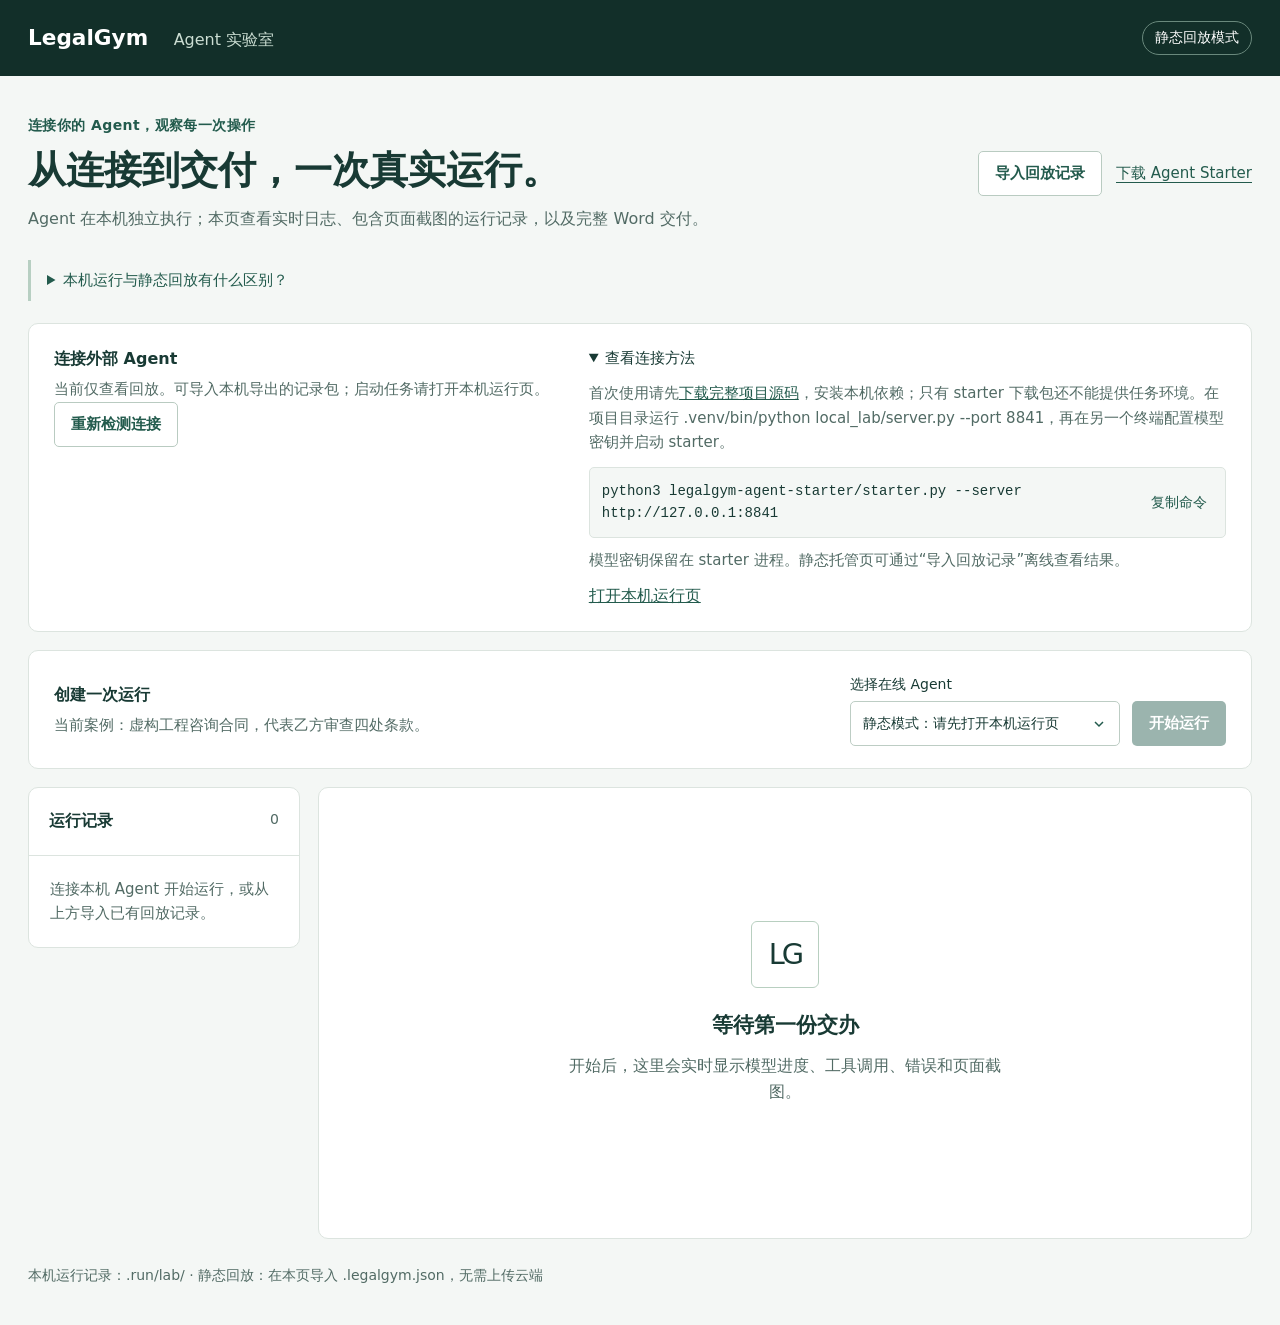
==== lab/index.html @ 620b2e0d "Publish LegalGym agent workflow site and interactive replay lab" ====
<!doctype html>
<html lang="zh-CN">
<head>
  <meta charset="utf-8">
  <meta name="viewport" content="width=device-width, initial-scale=1">
  <title>LegalGym · Agent 实验室</title>
  <link rel="stylesheet" href="lab.css">
  <link rel="stylesheet" href="replay.css">
  <script defer src="word-pager.js"></script>
  <script defer src="replay-view.js"></script>
  <script defer src="lab.js"></script>
</head>
<body>
  <header class="topbar"><a class="brand" href="../index.html">LegalGym <span>Agent 实验室</span></a><span id="runtime-mode" class="local-label">本机验证版</span></header>
  <main>
    <div class="intro"><div><p class="eyebrow">连接你的 Agent，观察每一次操作</p><h1>从连接到交付，一次真实运行。</h1><p>Agent 在本机独立执行；本页查看实时日志、包含页面截图的运行记录，以及完整 Word 交付。</p></div><div class="import-actions"><label for="import-replay" class="secondary">导入回放记录</label><input id="import-replay" type="file" accept=".json,.legalgym.json" hidden><a class="quiet-link" href="legalgym-agent-starter.zip" download>下载 Agent Starter</a></div></div>
    <details class="mode-guide"><summary>本机运行与静态回放有什么区别？</summary><p><strong>本机运行：</strong>本页连接本机任务后端，独立 starter 领取任务并回传事件。<strong>静态回放：</strong>本机完成后导出 .legalgym.json，在此导入；无需运行后端或上传云端，也可以播放过程、翻阅全部 Word 页面和下载合同。</p><p>浏览器负责展示和翻页；模型执行和 Word 排版由本机程序完成。首页的固定示例与个人运行记录独立。</p><button id="load-example" class="secondary" type="button">载入已导出的示例回放</button><a class="quiet-link" href="examples/c06-external-starter.legalgym.json" download>下载示例回放包</a></details>
    <div id="notice" class="notice" role="status" hidden></div>
    <section class="connection" aria-labelledby="connection-title">
      <div><h2 id="connection-title">连接外部 Agent</h2><p id="connection-status" aria-live="polite">正在连接本机任务后端…</p><button id="reconnect-backend" class="secondary" type="button" hidden>重新检测连接</button></div>
      <details id="setup"><summary>查看连接方法</summary><p>首次使用请先<a href="../downloads/legalgym-source.zip" download>下载完整项目源码</a>，安装本机依赖；只有 starter 下载包还不能提供任务环境。在项目目录运行 .venv/bin/python local_lab/server.py --port 8841，再在另一个终端配置模型密钥并启动 starter。</p><div class="command"><code id="starter-command"></code><button id="copy-command" type="button">复制命令</button></div><p>模型密钥保留在 starter 进程。静态托管页可通过“导入回放记录”离线查看结果。</p><a id="open-local-lab" href="http://127.0.0.1:8841/lab/" target="_blank" rel="noopener" hidden>打开本机运行页</a></details>
    </section>
    <section class="launch" aria-labelledby="launch-title">
      <div><h2 id="launch-title">创建一次运行</h2><p>当前案例：虚构工程咨询合同，代表乙方审查四处条款。</p></div>
      <div class="launch-controls"><label>选择在线 Agent<select id="agent-select" aria-label="选择在线 Agent"><option value="">等待 starter 连接</option></select></label><button id="start-run" class="primary" type="button" disabled>开始运行</button></div>
    </section>
    <div class="workspace">
      <aside class="history"><div class="history-heading"><h2>运行记录</h2><span id="run-count">0</span></div><div id="run-list"><p class="muted">还没有运行记录。连接 Agent 后，点击“开始运行”。</p></div></aside>
      <section class="run-panel" aria-label="运行详情">
        <div id="empty-run" class="empty"><span class="empty-mark" aria-hidden="true">LG</span><h2>等待第一份交办</h2><p>开始后，这里会实时显示模型进度、工具调用、错误和页面截图。</p></div>
        <div id="run-detail" hidden>
          <div class="run-heading"><div><p class="eyebrow" id="run-id"></p><h2 id="run-title"></h2><p id="run-agent" class="muted"></p></div><span id="run-status" class="status"></span></div>
          <div class="metrics"><div><span>运行时间</span><strong id="run-duration">—</strong></div><div><span>工具调用</span><strong id="run-calls">0</strong></div><div><span>错误返回</span><strong id="run-errors">0</strong></div><div><span>页面截图</span><strong id="run-shots">0</strong></div></div>
          <p id="failure-summary" role="status" class="failure-summary" hidden></p>
          <div class="actions"><button id="delete-run" class="danger" type="button" hidden>删除记录</button><a id="raw-log" class="secondary" target="_blank" rel="noopener">查看原始日志</a><a id="download-log" class="quiet-link" download>下载日志</a><button id="open-replay" class="secondary" type="button" hidden>查看运行记录</button><a id="export-replay" class="secondary" download>导出回放包</a><button id="stop-run" class="danger" type="button" hidden>停止运行</button><span id="stream-status" class="muted" aria-live="polite"></span></div>
          <div class="tabs" role="tablist" aria-label="查看运行内容"><button id="tab-log" role="tab" aria-selected="true" aria-controls="panel-log" data-tab="log">执行日志</button><button id="tab-replay" role="tab" aria-selected="false" aria-controls="panel-replay" data-tab="replay" class="result-tab">运行记录</button><button id="tab-delivery" role="tab" aria-selected="false" aria-controls="panel-delivery" data-tab="delivery" class="result-tab">合同交付</button></div>
          <div id="panel-log" role="tabpanel" aria-labelledby="tab-log"><div class="log-heading"><p>工具事件由环境记录；Agent 消息由 starter 上报。</p><label><input id="follow-log" type="checkbox" checked> 跟随最新日志</label></div><div id="event-log" class="event-log" aria-label="执行日志"></div></div>
          <div id="panel-replay" role="tabpanel" aria-labelledby="tab-replay" hidden><div class="result-intro"><h3>本次交互回放</h3><p>沿工具调用逐步查看操作、返回结果与页面截图。全部浏览截图与页面文字可在下方展开。</p></div><p id="replay-message" class="empty-text">运行结束后，本页展示这次任务的交互回放。也可导入已有回放包。</p><div id="inline-replay"></div>
            <details id="page-records" class="page-records"><summary>浏览截图与页面文字</summary><div id="panel-screens"><p id="no-screens" class="empty-text">Agent 浏览资料后，真实页面截图会出现在这里。</p><div id="screen-buttons" class="screen-buttons"></div><figure id="screen-view" hidden><figcaption id="screen-caption"></figcaption><img id="screen-image" alt="本次运行的资料页面截图"><details><summary>查看页面文字</summary><pre id="screen-text"></pre></details></figure></div></details>
          </div>
          <div id="panel-delivery" role="tabpanel" aria-labelledby="tab-delivery" hidden><div id="delivery-wait" class="empty-text">提交完成后，可以查看全部 Word 页面并下载合同。</div><div id="delivery-ready" hidden><h3>本次交付已保存</h3><p>以下页面来自本次导出的 Word。可左右翻阅全部页面；完整修订与批注保留在下载文件中。</p><div class="actions"><button id="delivery-replay" class="primary" type="button">在本页回看修订过程</button><a id="delivery-word" class="secondary" download>下载修订合同 Word</a></div><div id="word-pages"></div></div><p class="score-note">法律质量评分尚未建立。导入回放仅用于开发查看，不作为已验证成绩。</p></div>
        </div>
      </section>
    </div>
    <footer>本机运行记录：.run/lab/ · 静态回放：在本页导入 .legalgym.json，无需上传云端</footer>
  </main>
</body>
</html>
---- lab/lab.css ----
:root{--ink:#183a34;--muted:#526b65;--line:#dce4df;--green:#235b4d;--dark:#122f29;--mint:#e5f0e8;--white:#fff;--bg:#f4f7f5;font-family:Inter,"PingFang SC","Microsoft YaHei",system-ui,sans-serif;color:var(--ink);background:var(--bg);font-size:16px}*{box-sizing:border-box}body{margin:0;line-height:1.65}h1,h2,h3,p{margin:0}a{color:var(--green)}button,select,input{font:inherit}button,a,select{touch-action:manipulation}button{cursor:pointer}button:disabled{opacity:.45;cursor:default}button:focus-visible,a:focus-visible,select:focus-visible,summary:focus-visible{outline:3px solid #65a58a;outline-offset:3px}[hidden]{display:none!important}.topbar{height:76px;background:var(--dark);color:#fff;display:flex;align-items:center;justify-content:space-between;padding:0 max(28px,calc((100vw - 1360px)/2))}.brand{font-size:1.35rem;font-weight:750;color:#fff;text-decoration:none}.brand span{font-size:1rem;font-weight:450;margin-left:18px;color:#ccded3}.local-label{border:1px solid #69887c;padding:4px 12px;border-radius:30px;font-size:.875rem}main{max-width:1416px;margin:auto;padding:38px 28px}.intro{display:flex;justify-content:space-between;gap:24px;align-items:center;margin-bottom:28px}.eyebrow{font-size:.875rem;color:var(--green);font-weight:650;letter-spacing:.03em}.intro h1{font-size:clamp(1.7rem,3vw,2.5rem);font-weight:650;line-height:1.35;margin:7px 0 10px}.intro p:not(.eyebrow){color:var(--muted)}.quiet-link{font-size:.9375rem;white-space:nowrap;text-underline-offset:4px}.connection,.launch{background:var(--white);border:1px solid var(--line);border-radius:10px;padding:22px 25px;margin-bottom:18px}.connection{display:grid;grid-template-columns:minmax(240px,1fr) minmax(350px,1.25fr);gap:25px}.connection h2,.launch h2,.history h2{font-size:1rem;font-weight:700}.connection p,.launch p{color:var(--muted);font-size:.9375rem;margin-top:5px}.connection summary{font-size:.9375rem;cursor:pointer}.connection details p{margin:10px 0}.command{padding:12px;background:var(--bg);border:1px solid var(--line);border-radius:5px;display:flex;gap:12px;align-items:center;justify-content:space-between;margin-top:12px}.command code{font-size:.875rem;overflow-wrap:anywhere;line-height:1.6}.command button{border:0;background:transparent;color:var(--green);font-size:.875rem;white-space:nowrap}.launch{display:flex;justify-content:space-between;align-items:center;gap:25px}.launch-controls{display:flex;align-items:end;gap:12px}.launch-controls label{display:grid;gap:5px;font-size:.875rem}select{min-width:270px;max-width:380px;background:#fff;border:1px solid #bdcdc4;border-radius:5px;padding:10px 38px 10px 12px;color:var(--ink);appearance:none;background-image:url("data:image/svg+xml,%3Csvg xmlns='http://www.w3.org/2000/svg' width='16' height='16'%3E%3Cpath d='m4 6 4 4 4-4' fill='none' stroke='%23235b4d' stroke-width='1.5'/%3E%3C/svg%3E");background-repeat:no-repeat;background-position:right 12px center}.primary,.secondary,.danger{display:inline-flex;align-items:center;justify-content:center;min-height:43px;border-radius:5px;padding:9px 16px;border:1px solid transparent;text-decoration:none;font-size:.9375rem;font-weight:650}.primary{background:var(--green);color:#fff}.primary:hover{background:#164437}.secondary{background:#fff;border-color:#b9cbc1;color:var(--green)}.danger{background:#fff;color:#9f3b36;border-color:#e1bcb9}.workspace{display:grid;grid-template-columns:272px minmax(0,1fr);gap:18px;align-items:start}.history,.run-panel{background:#fff;border:1px solid var(--line);border-radius:10px;overflow:hidden}.history-heading{display:flex;justify-content:space-between;padding:20px;border-bottom:1px solid var(--line)}.history-heading span{font-size:.875rem;color:var(--muted)}#run-list{padding:9px;max-height:740px;overflow:auto}#run-list>p{padding:12px;font-size:.9375rem}.history-item{display:block;border:1px solid transparent;width:100%;background:transparent;text-align:left;padding:13px 11px;border-radius:6px;margin-bottom:5px;color:var(--ink)}.history-item[aria-current=true]{background:#eef5f0;border-color:#b8d0c1}.history-item strong{display:block;font-size:.9375rem;font-weight:650}.history-item small{display:block;font-size:.875rem;color:var(--muted);margin-top:3px}.history-item .history-status{display:inline-block;font-size:.875rem;color:var(--green);margin-top:5px}.empty{min-height:450px;display:flex;flex-direction:column;align-items:center;justify-content:center;padding:35px;text-align:center}.empty-mark{font-size:1.8rem;letter-spacing:-.1em;border:1px solid #b8cfc0;padding:9px 17px;margin-bottom:20px;border-radius:6px}.empty h2{font-size:1.3rem}.empty p{max-width:460px;margin-top:10px;color:var(--muted)}.run-heading{padding:24px 24px 16px;display:flex;justify-content:space-between;align-items:start;gap:20px}.run-heading .eyebrow{font-size:.875rem;overflow-wrap:anywhere}.run-heading h2{font-size:1.35rem;margin:4px 0}.muted{color:var(--muted);font-size:.875rem}.status{padding:4px 11px;background:var(--mint);border-radius:30px;font-size:.875rem;white-space:nowrap}.status[data-status=failed],.status[data-status=interrupted]{background:#f9e9e5;color:#9f3b36}.metrics{display:grid;grid-template-columns:repeat(4,1fr);padding:0 24px;gap:14px}.metrics div{border-top:1px solid var(--line);padding-top:12px}.metrics span{display:block;font-size:.875rem;color:var(--muted)}.metrics strong{font-size:1.45rem;font-weight:600}.actions{display:flex;flex-wrap:wrap;gap:10px;align-items:center;margin:18px 24px}.actions .quiet-link{margin-right:auto}.tabs{display:flex;border-top:1px solid var(--line);border-bottom:1px solid var(--line);padding:0 22px;gap:24px;margin-top:22px}.tabs button{border:0;border-bottom:3px solid transparent;background:transparent;padding:14px 2px 12px;color:var(--muted);font-size:.9375rem}.tabs button[aria-selected=true]{border-color:var(--green);color:var(--green);font-weight:700}.log-heading{display:flex;justify-content:space-between;gap:14px;padding:15px 22px;font-size:.875rem;color:var(--muted);border-bottom:1px solid var(--line)}.log-heading label{white-space:nowrap}.event-log{height:520px;overflow:auto;padding:8px 22px 20px;scroll-behavior:smooth}.event{padding:14px 0;border-bottom:1px solid #e8eeea}.event-top{display:flex;justify-content:space-between;gap:12px}.event-top strong{font-size:.9375rem;font-weight:650}.event-top time{font-size:.875rem;color:var(--muted);white-space:nowrap}.event-source{font-size:.875rem;color:var(--muted);margin-top:2px}.event summary{font-size:.9375rem;cursor:pointer;margin-top:6px}.event pre,#screen-text{font: .875rem/1.8 ui-monospace,"PingFang SC",monospace;white-space:pre-wrap;overflow-wrap:anywhere;margin:7px 0 0;color:#304d44}.event[data-error=true]{border-left:3px solid #bf6459;padding-left:12px}.event .agent-text{white-space:pre-wrap;font-size:.9375rem;margin-top:5px;overflow-wrap:anywhere}.empty-text{padding:28px 24px;color:var(--muted)}#panel-screens{padding:0 22px 24px}.screen-buttons{display:flex;gap:8px;flex-wrap:wrap;padding:20px 0}.screen-buttons button{border:1px solid var(--line);background:#fff;color:var(--green);border-radius:4px;padding:6px 10px;font-size:.875rem}.screen-buttons button[aria-pressed=true]{background:var(--mint);border-color:#8cad98}figure{margin:0}figcaption{margin-bottom:10px;font-size:.9375rem}#screen-image{display:block;width:100%;height:auto;border:1px solid var(--line);border-radius:5px}#screen-view details{margin-top:12px}#screen-view summary{cursor:pointer;font-size:.9375rem}#delivery-ready{padding:25px 24px 0}#delivery-ready h3{font-size:1.1rem}#delivery-ready p{margin-top:8px;color:var(--muted)}#delivery-ready .actions{margin-left:0}.score-note{margin:24px;padding:15px;background:var(--bg);border-radius:5px;color:var(--muted);font-size:.875rem}footer{font-size:.875rem;color:var(--muted);padding-top:25px}.notice{background:#fff2df;border:1px solid #e5c492;padding:12px 18px;border-radius:6px;margin-bottom:18px;font-size:.9375rem}@media(max-width:1050px){.connection{grid-template-columns:1fr}.launch{align-items:start;flex-direction:column}.launch-controls{width:100%}.launch-controls label{flex:1}select{max-width:none;width:100%;min-width:0}.workspace{grid-template-columns:220px minmax(0,1fr)}.log-heading{flex-direction:column;gap:5px}}@media(max-width:720px){main{padding:25px 14px}.topbar{padding:0 18px}.brand span{display:none}.intro{align-items:start;flex-direction:column}.connection,.launch{padding:18px}.workspace{grid-template-columns:1fr}#run-list{max-height:210px}.run-heading{padding:20px 16px 15px}.metrics{padding:0 16px}.actions{margin:15px 16px}.metrics strong{font-size:1.2rem}.event-log{padding:8px 15px 20px;height:450px}.event-top{flex-wrap:wrap;gap:0}.tabs{padding:0 15px;gap:20px}.run-heading h2{font-size:1.15rem}.command{align-items:start;flex-direction:column}.score-note{margin:16px}.launch-controls{flex-wrap:wrap}.launch-controls label{flex-basis:100%}}

.failure-summary{border-left:3px solid #b94b35;padding:12px;background:#fff2ed;overflow-wrap:anywhere}.history-failure{color:#9b382a;white-space:normal}
/* Result navigation shares the site's forest-green and pale-sage palette. */
.tabs{padding-block:10px;gap:10px;align-items:center;background:#f5f8f2}
.tabs button{padding:11px 17px;border:1px solid transparent;border-radius:5px;font-weight:650}
.tabs button.result-tab{background:#e6efdc;color:#254c3a;border-color:#bccfac}
.tabs button.result-tab:hover{background:#d8e8c9}
.tabs button[aria-selected=true]{background:#235b4d;border-color:#235b4d;color:#fff;box-shadow:0 2px 6px #183b2414}
.tabs button[data-ready=true]:after{content:"可查看";display:inline-block;margin-left:9px;padding:1px 6px;border-radius:3px;background:#d2e4c1;color:#2b5037;font-size:.875rem;font-weight:500}
.tabs button[aria-selected=true][data-ready=true]:after{background:#dfeecf;color:#244532}
.result-intro{padding:22px 22px 0}.result-intro h3{font-size:1.125rem}.result-intro p{font-size:.9375rem;color:var(--muted);margin-top:7px}
.page-records{margin:22px;border:1px solid #cbd9c4;border-radius:6px;background:#f7faf4}.page-records>summary{padding:14px 17px;cursor:pointer;font-size:.9375rem;font-weight:650;color:#28543f}.page-records[open]>summary{border-bottom:1px solid #d6e1d0}
#open-replay{background:#e6efdc;border-color:#b9cfa8;color:#254c3a}
@media(max-width:720px){.tabs{padding:10px;gap:7px}.tabs button{padding:10px 11px}.tabs button[data-ready=true]:after{display:none}.page-records{margin:16px}.result-intro{padding:20px 16px 0}}
.tabs button.result-tab[aria-selected=true],.tabs button.result-tab[aria-selected=true]:hover{background:#235b4d;border-color:#235b4d;color:#fff}
---- lab/replay.css ----
.import-actions{display:flex;gap:14px;align-items:center;flex-wrap:wrap}.import-actions label{cursor:pointer}.mode-guide{margin-bottom:22px;border-left:3px solid #b7cfc2;padding:8px 16px;color:#526b65;font-size:.9375rem}.mode-guide summary{cursor:pointer;color:#235b4d}.mode-guide p{margin-top:9px}.inline-replay-toolbar{display:flex;gap:9px;align-items:center;padding:18px;border-bottom:1px solid #dce4df;flex-wrap:wrap}.inline-replay-toolbar button,.word-page-controls button{font:inherit;font-size:.9375rem;border:1px solid #b9cbc1;background:white;color:#235b4d;border-radius:5px;padding:7px 13px}.inline-replay-toolbar span{margin-left:auto;font-size:.9375rem;color:#526b65}.inline-replay-layout{display:grid;grid-template-columns:210px minmax(0,1fr)}.inline-replay-timeline{list-style:none;margin:0;padding:12px;background:#f1f6f2;border-right:1px solid #dce4df;max-height:920px;overflow:auto}.inline-replay-timeline button{display:block;width:100%;font:inherit;font-size:.9375rem;text-align:left;line-height:1.55;border:1px solid transparent;background:transparent;padding:10px 9px;border-radius:5px;color:#183a34}.inline-replay-timeline button[aria-current=step]{background:#dcebdd;border-color:#a8c7b5}.inline-replay-content{padding:22px;min-width:0;overflow-wrap:anywhere}.inline-replay-content h3{font-size:1.2rem;margin-bottom:15px}.inline-replay-content h4{font-size:1rem;margin:19px 0 6px}.inline-replay-content p{margin:9px 0;font-size:1rem;line-height:1.8}.inline-replay-content details{margin:16px 0}.inline-replay-content summary{cursor:pointer;font-size:.9375rem}.inline-replay-content pre{font:.875rem/1.75 ui-monospace,"PingFang SC",monospace;white-space:pre-wrap;overflow-wrap:anywhere;background:#f4f7f5;padding:12px;border-radius:5px;max-height:400px;overflow:auto}.inline-replay-content .secondary{margin:8px 7px 0 0}.replay-scene-image{display:block;width:100%;height:auto;border:1px solid #dce4df;border-radius:5px}.replay-error{color:#a14035;border-left:3px solid #ba6e5b;padding-left:12px}.word-page-controls{display:flex;gap:12px;align-items:center;justify-content:center;margin:18px 0 12px}.word-page-controls span{min-width:95px;text-align:center;font-size:.9375rem}.word-page-viewport{display:flex;overflow-x:auto;overflow-y:hidden;scroll-snap-type:x mandatory;scrollbar-width:thin;border:1px solid #cbd7cf;background:#eef3ef;border-radius:5px;max-width:100%}.word-page{display:block;flex:0 0 100%;min-width:0;scroll-snap-align:start;background:#fff}.word-page img{display:block;width:100%;height:auto}.word-page-viewport+p{margin-top:10px;font-size:.875rem;color:#526b65}.replay-word-pages{margin-top:15px}#word-pages{padding-bottom:20px}.tabs{overflow-x:auto}.tabs button{white-space:nowrap}.imported-notice{color:#76613a}@media(max-width:1000px){.inline-replay-layout{grid-template-columns:1fr}.inline-replay-timeline{display:flex;gap:5px;max-height:160px;border-right:0;border-bottom:1px solid #dce4df;overflow-x:auto}.inline-replay-timeline li{flex:0 0 175px}.inline-replay-content{padding:18px}}@media(max-width:720px){.import-actions{width:100%}.inline-replay-content{padding:14px}.tabs{gap:16px}.word-page-controls{gap:6px}.word-page-controls button{padding:7px 10px}}
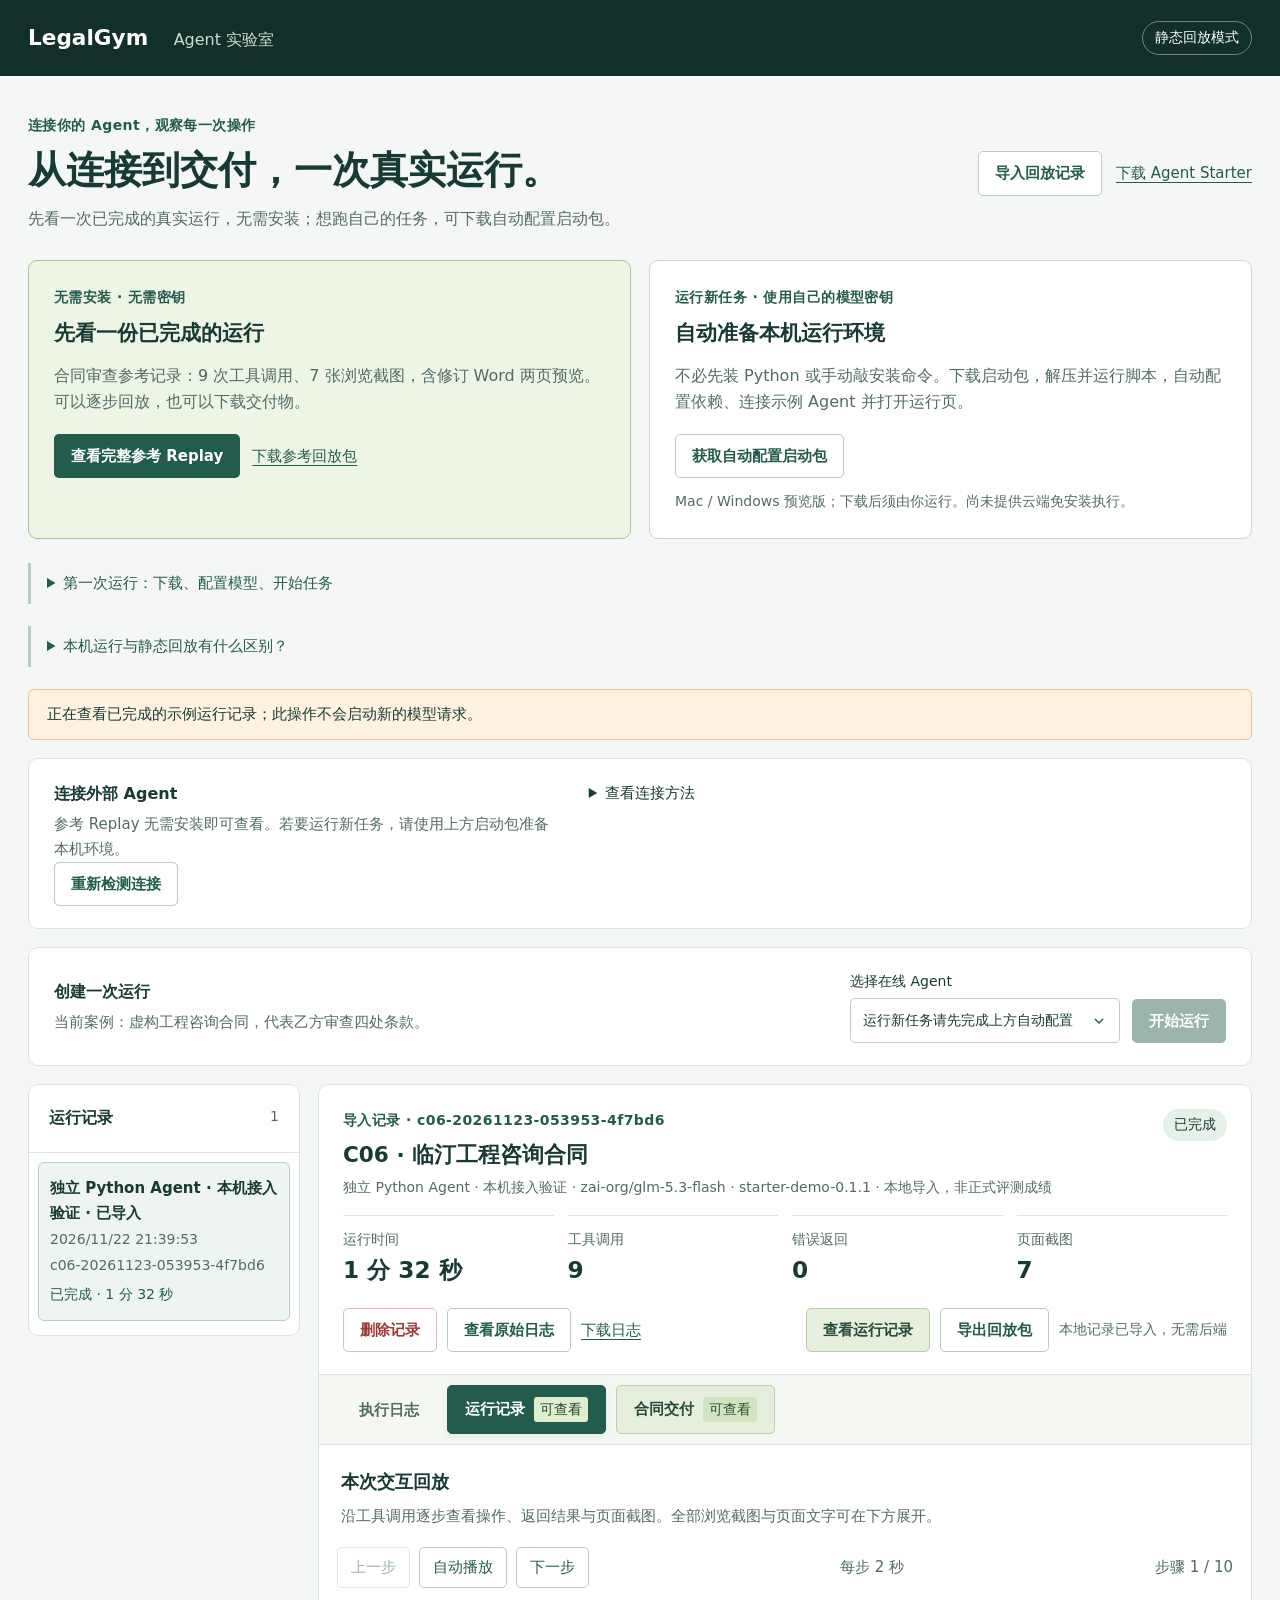
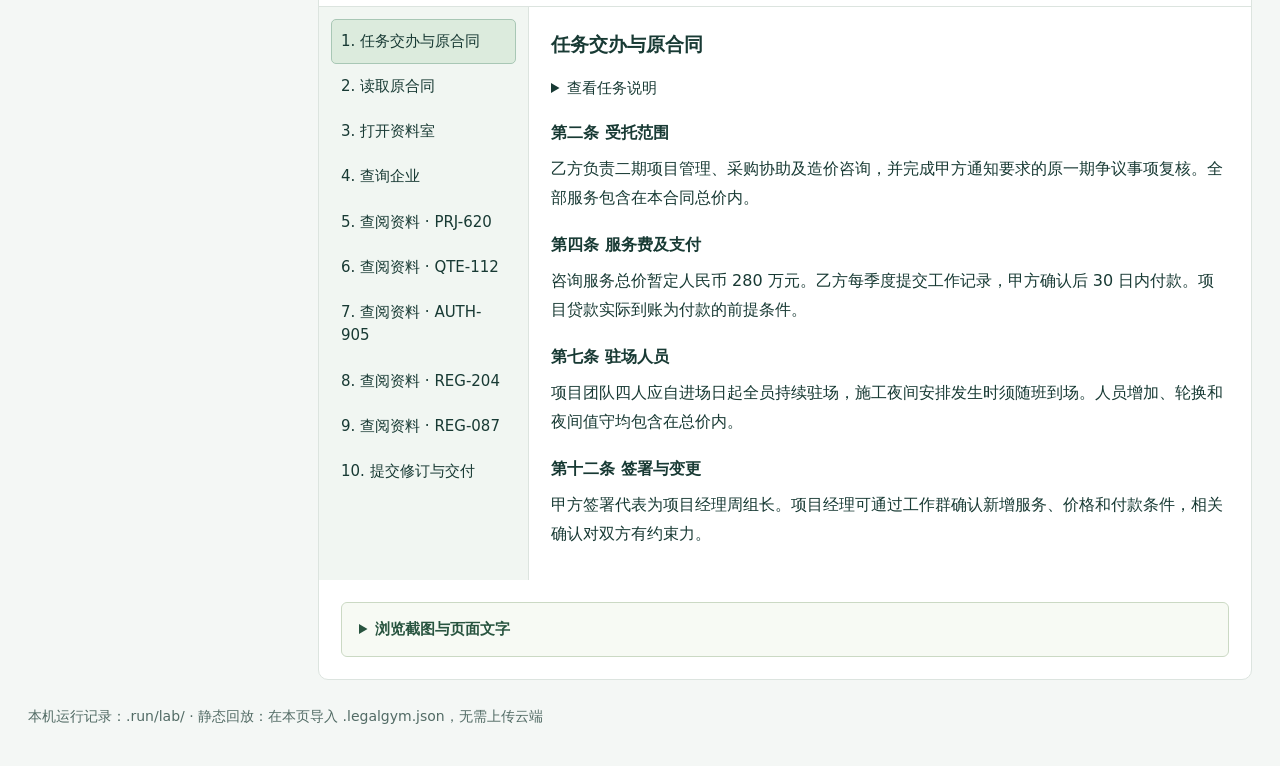
==== commit 199895b1: "Add no-install reference replay and downloadable local quickstart" ====
--- a/lab/index.html
+++ b/lab/index.html
@@ -13,12 +13,17 @@
 <body>
   <header class="topbar"><a class="brand" href="../index.html">LegalGym <span>Agent 实验室</span></a><span id="runtime-mode" class="local-label">本机验证版</span></header>
   <main>
-    <div class="intro"><div><p class="eyebrow">连接你的 Agent，观察每一次操作</p><h1>从连接到交付，一次真实运行。</h1><p>Agent 在本机独立执行；本页查看实时日志、包含页面截图的运行记录，以及完整 Word 交付。</p></div><div class="import-actions"><label for="import-replay" class="secondary">导入回放记录</label><input id="import-replay" type="file" accept=".json,.legalgym.json" hidden><a class="quiet-link" href="legalgym-agent-starter.zip" download>下载 Agent Starter</a></div></div>
-    <details class="mode-guide"><summary>本机运行与静态回放有什么区别？</summary><p><strong>本机运行：</strong>本页连接本机任务后端，独立 starter 领取任务并回传事件。<strong>静态回放：</strong>本机完成后导出 .legalgym.json，在此导入；无需运行后端或上传云端，也可以播放过程、翻阅全部 Word 页面和下载合同。</p><p>浏览器负责展示和翻页；模型执行和 Word 排版由本机程序完成。首页的固定示例与个人运行记录独立。</p><button id="load-example" class="secondary" type="button">载入已导出的示例回放</button><a class="quiet-link" href="examples/c06-external-starter.legalgym.json" download>下载示例回放包</a></details>
+    <div class="intro"><div><p class="eyebrow">连接你的 Agent，观察每一次操作</p><h1>从连接到交付，一次真实运行。</h1><p>先看一次已完成的真实运行，无需安装；想跑自己的任务，可下载自动配置启动包。</p></div><div class="import-actions"><label for="import-replay" class="secondary">导入回放记录</label><input id="import-replay" type="file" accept=".json,.legalgym.json" hidden><a class="quiet-link" href="legalgym-agent-starter.zip" download>下载 Agent Starter</a></div></div>
+    <section class="first-visit" aria-label="首次使用">
+      <article class="reference-card"><p class="eyebrow">无需安装 · 无需密钥</p><h2>先看一份已完成的运行</h2><p>合同审查参考记录：9 次工具调用、7 张浏览截图，含修订 Word 两页预览。可以逐步回放，也可以下载交付物。</p><button id="load-example" class="primary" type="button">查看完整参考 Replay</button><a class="quiet-link" href="examples/c06-external-starter.legalgym.json" download>下载参考回放包</a></article>
+      <article><p class="eyebrow">运行新任务 · 使用自己的模型密钥</p><h2>自动准备本机运行环境</h2><p>不必先装 Python 或手动敲安装命令。下载启动包，解压并运行脚本，自动配置依赖、连接示例 Agent 并打开运行页。</p><button id="show-first-run" class="secondary" type="button">获取自动配置启动包</button><small>Mac / Windows 预览版；下载后须由你运行。尚未提供云端免安装执行。</small></article>
+    </section>
+    <details id="first-run-guide" class="mode-guide"><summary>第一次运行：下载、配置模型、开始任务</summary><ol class="setup-steps"><li><a class="primary" href="https://amasawasama.github.io/LegalGym/downloads/legalgym-quickstart.zip" download>下载自动配置启动包</a><p>包含 Mac 与 Windows 启动脚本。解压后，Mac 运行 Start-Mac.command，Windows 运行 Start-Windows.cmd；系统可能要求确认。</p></li><li><strong>按提示填写自己的模型配置</strong><p>填写兼容接口地址、模型名和 API Key。启动器联网下载 Python、浏览器和依赖；密钥只用于当前本机进程，不保存到文件。</p></li><li><strong>浏览器自动打开后，点击“开始运行”</strong><p>保持启动窗口打开。本页查看实时日志与交付结果；运行模型可能产生费用。新运行的 Word 页面预览需要另配文档渲染器，Word 文件仍可下载。</p></li></ol><p class="muted">自动配置脚本为预览版，尚未完成全新 Mac / Windows 实机安装验证。需要自定义 Agent 的开发者可<a href="https://amasawasama.github.io/LegalGym/downloads/legalgym-source.zip" download>下载完整源码</a>，参照 starter 中的适配指南。</p><p>若希望访客连启动包和模型密钥也不需要，只在网页点击就能运行，需要我们另行部署云端执行服务；目前这个公开站仍是静态托管。</p></details>
+    <details class="mode-guide"><summary>本机运行与静态回放有什么区别？</summary><p><strong>本机运行：</strong>本页连接本机任务后端，独立 starter 领取任务并回传事件。<strong>静态回放：</strong>本机完成后导出 .legalgym.json，在此导入；无需运行后端或上传云端，也可以播放过程、翻阅全部 Word 页面和下载合同。</p><p>浏览器负责展示和翻页；模型执行和 Word 排版由本机程序完成。首页的固定示例与个人运行记录独立。</p><a class="quiet-link" href="examples/c06-external-starter.legalgym.json" download>下载示例回放包</a></details>
     <div id="notice" class="notice" role="status" hidden></div>
     <section class="connection" aria-labelledby="connection-title">
       <div><h2 id="connection-title">连接外部 Agent</h2><p id="connection-status" aria-live="polite">正在连接本机任务后端…</p><button id="reconnect-backend" class="secondary" type="button" hidden>重新检测连接</button></div>
-      <details id="setup"><summary>查看连接方法</summary><p>首次使用请先<a href="../downloads/legalgym-source.zip" download>下载完整项目源码</a>，安装本机依赖；只有 starter 下载包还不能提供任务环境。在项目目录运行 .venv/bin/python local_lab/server.py --port 8841，再在另一个终端配置模型密钥并启动 starter。</p><div class="command"><code id="starter-command"></code><button id="copy-command" type="button">复制命令</button></div><p>模型密钥保留在 starter 进程。静态托管页可通过“导入回放记录”离线查看结果。</p><a id="open-local-lab" href="http://127.0.0.1:8841/lab/" target="_blank" rel="noopener" hidden>打开本机运行页</a></details>
+      <details id="setup"><summary>查看连接方法</summary><p>首次使用可先按上方步骤下载自动配置启动包。手动接入时请下载完整项目、安装本机依赖；只有 starter 下载包还不能提供任务环境。在项目目录运行 .venv/bin/python local_lab/server.py --port 8841，再在另一个终端配置模型密钥并启动 starter。</p><div class="command"><code id="starter-command"></code><button id="copy-command" type="button">复制命令</button></div><p>模型密钥保留在 starter 进程。静态托管页可通过“导入回放记录”离线查看结果。</p><a id="open-local-lab" href="http://127.0.0.1:8841/lab/" target="_blank" rel="noopener" hidden>已启动本机服务，前往运行</a></details>
     </section>
     <section class="launch" aria-labelledby="launch-title">
       <div><h2 id="launch-title">创建一次运行</h2><p>当前案例：虚构工程咨询合同，代表乙方审查四处条款。</p></div>
--- a/lab/lab.css
+++ b/lab/lab.css
@@ -14,3 +14,5 @@
 #open-replay{background:#e6efdc;border-color:#b9cfa8;color:#254c3a}
 @media(max-width:720px){.tabs{padding:10px;gap:7px}.tabs button{padding:10px 11px}.tabs button[data-ready=true]:after{display:none}.page-records{margin:16px}.result-intro{padding:20px 16px 0}}
 .tabs button.result-tab[aria-selected=true],.tabs button.result-tab[aria-selected=true]:hover{background:#235b4d;border-color:#235b4d;color:#fff}
+
+.first-visit{display:grid;grid-template-columns:1fr 1fr;gap:18px;margin-bottom:24px}.first-visit article{padding:25px;border:1px solid #cbd9c4;border-radius:9px;background:#fff}.first-visit .reference-card{background:#edf5e5;border-color:#acc59b}.first-visit h2{font-size:1.3rem;margin:7px 0 12px}.first-visit p:not(.eyebrow){color:var(--muted);font-size:1rem;margin-bottom:18px}.first-visit .quiet-link{margin-left:12px;display:inline-block}.first-visit small{display:block;margin-top:12px;font-size:.875rem;color:var(--muted)}.setup-steps{padding-left:24px}.setup-steps li{margin:20px 0}.setup-steps p{font-size:1rem}.setup-steps .primary{color:white}@media(max-width:850px){.first-visit{grid-template-columns:1fr}.first-visit .quiet-link{margin:12px 0 0;display:block}}
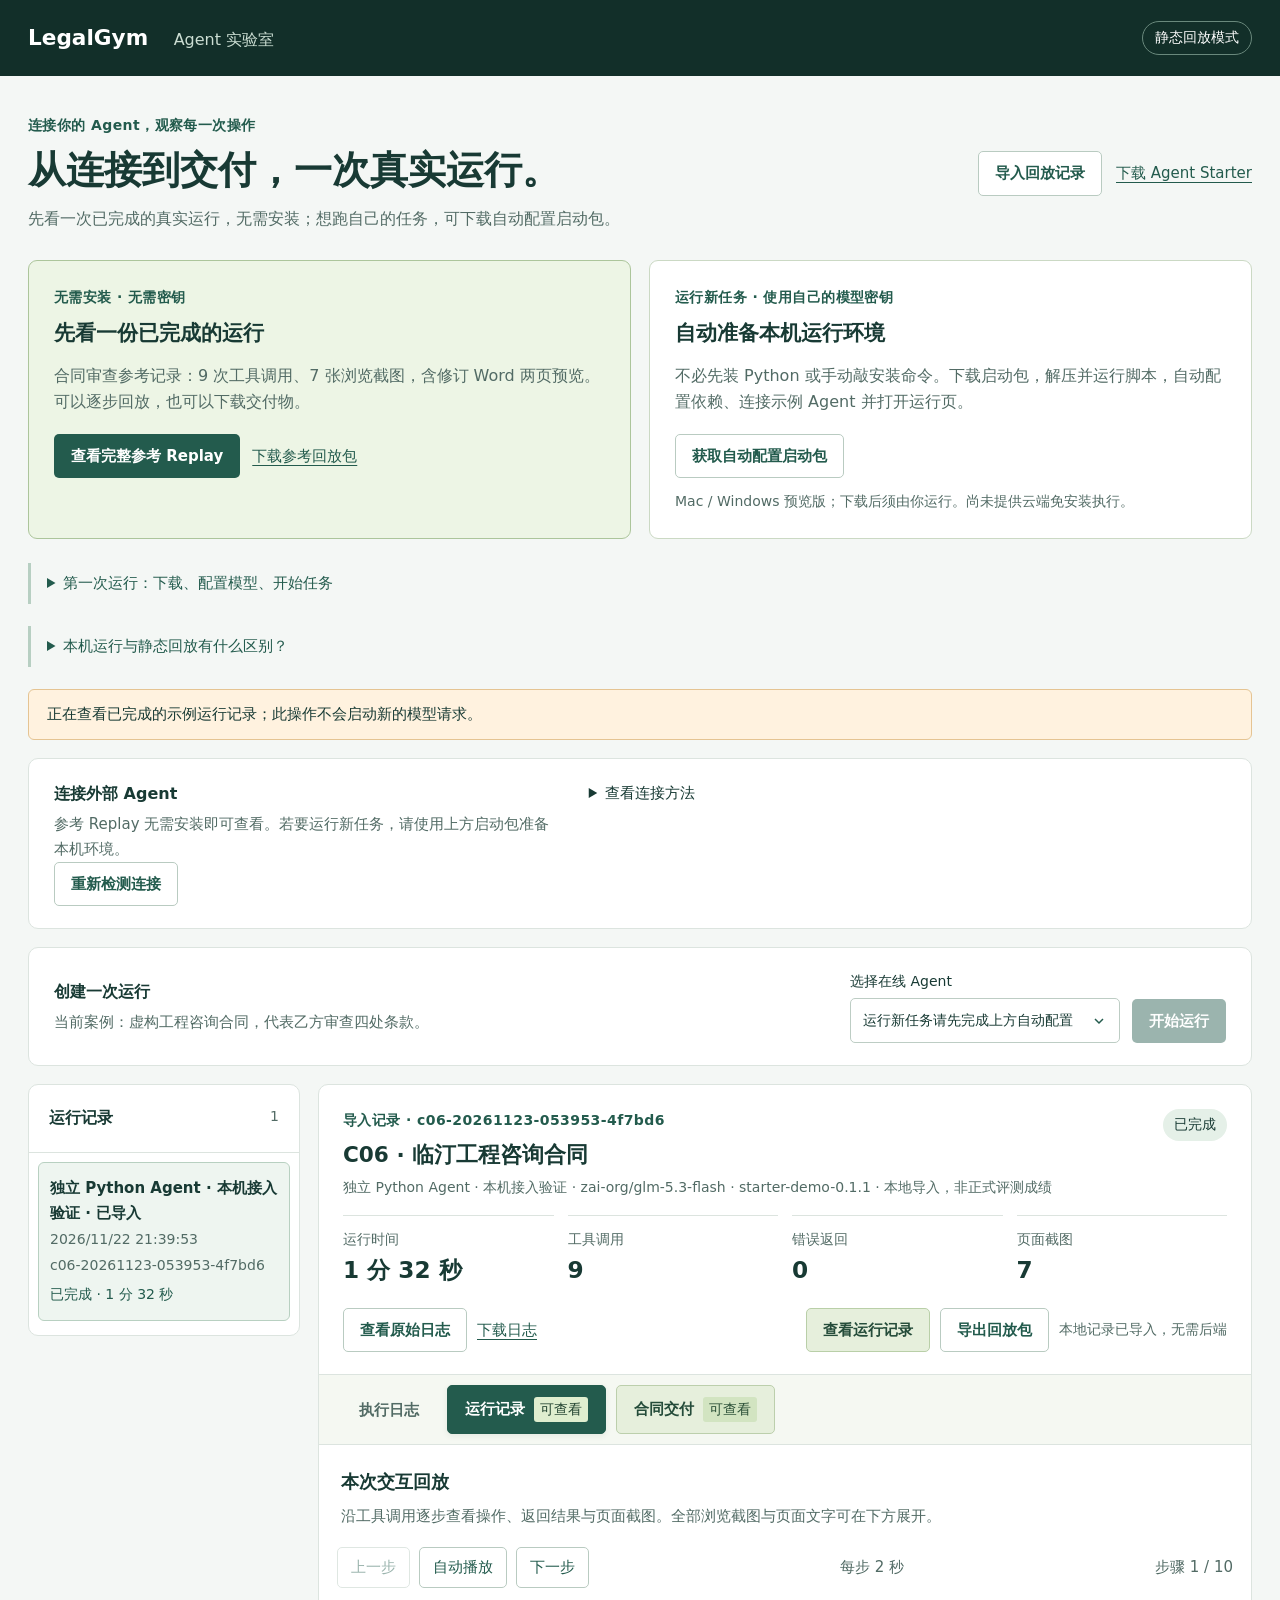
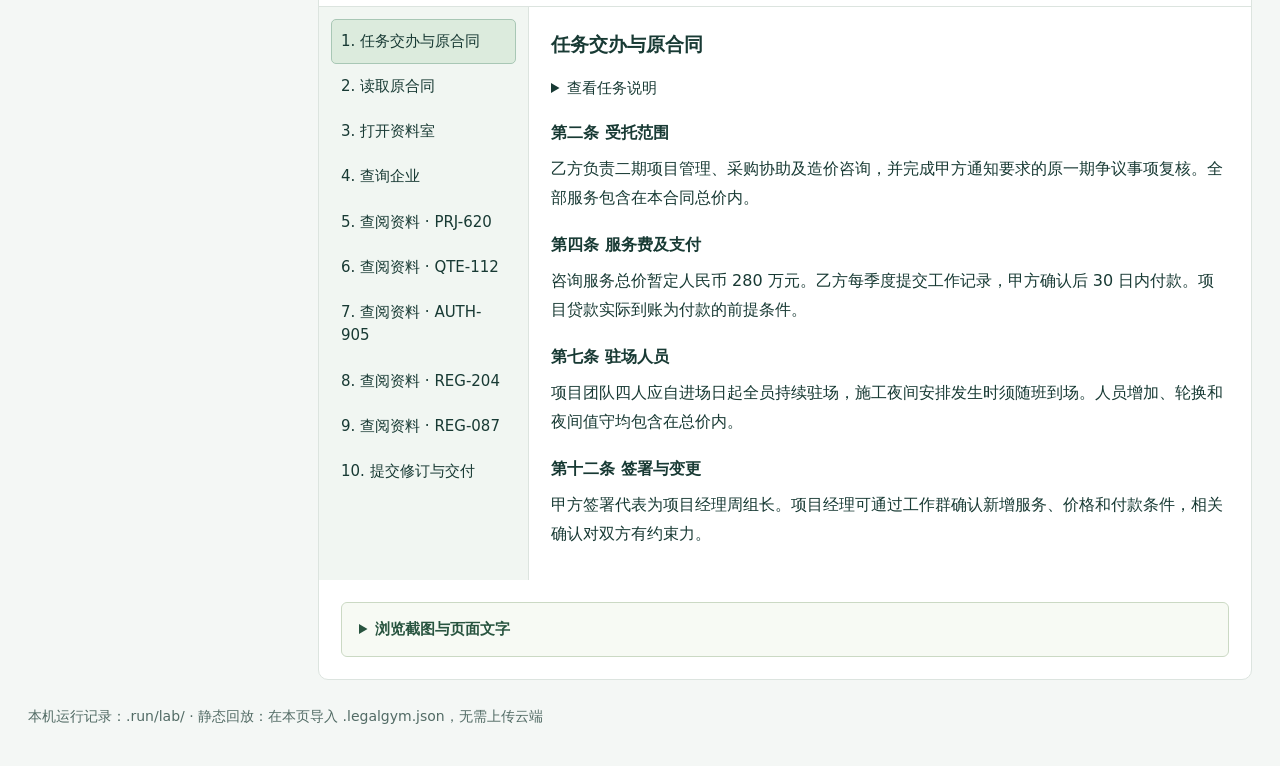
==== commit 059d6c98: "Remove run deletion button from agent lab" ====
--- a/lab/index.html
+++ b/lab/index.html
@@ -37,7 +37,7 @@
           <div class="run-heading"><div><p class="eyebrow" id="run-id"></p><h2 id="run-title"></h2><p id="run-agent" class="muted"></p></div><span id="run-status" class="status"></span></div>
           <div class="metrics"><div><span>运行时间</span><strong id="run-duration">—</strong></div><div><span>工具调用</span><strong id="run-calls">0</strong></div><div><span>错误返回</span><strong id="run-errors">0</strong></div><div><span>页面截图</span><strong id="run-shots">0</strong></div></div>
           <p id="failure-summary" role="status" class="failure-summary" hidden></p>
-          <div class="actions"><button id="delete-run" class="danger" type="button" hidden>删除记录</button><a id="raw-log" class="secondary" target="_blank" rel="noopener">查看原始日志</a><a id="download-log" class="quiet-link" download>下载日志</a><button id="open-replay" class="secondary" type="button" hidden>查看运行记录</button><a id="export-replay" class="secondary" download>导出回放包</a><button id="stop-run" class="danger" type="button" hidden>停止运行</button><span id="stream-status" class="muted" aria-live="polite"></span></div>
+          <div class="actions"><a id="raw-log" class="secondary" target="_blank" rel="noopener">查看原始日志</a><a id="download-log" class="quiet-link" download>下载日志</a><button id="open-replay" class="secondary" type="button" hidden>查看运行记录</button><a id="export-replay" class="secondary" download>导出回放包</a><button id="stop-run" class="danger" type="button" hidden>停止运行</button><span id="stream-status" class="muted" aria-live="polite"></span></div>
           <div class="tabs" role="tablist" aria-label="查看运行内容"><button id="tab-log" role="tab" aria-selected="true" aria-controls="panel-log" data-tab="log">执行日志</button><button id="tab-replay" role="tab" aria-selected="false" aria-controls="panel-replay" data-tab="replay" class="result-tab">运行记录</button><button id="tab-delivery" role="tab" aria-selected="false" aria-controls="panel-delivery" data-tab="delivery" class="result-tab">合同交付</button></div>
           <div id="panel-log" role="tabpanel" aria-labelledby="tab-log"><div class="log-heading"><p>工具事件由环境记录；Agent 消息由 starter 上报。</p><label><input id="follow-log" type="checkbox" checked> 跟随最新日志</label></div><div id="event-log" class="event-log" aria-label="执行日志"></div></div>
           <div id="panel-replay" role="tabpanel" aria-labelledby="tab-replay" hidden><div class="result-intro"><h3>本次交互回放</h3><p>沿工具调用逐步查看操作、返回结果与页面截图。全部浏览截图与页面文字可在下方展开。</p></div><p id="replay-message" class="empty-text">运行结束后，本页展示这次任务的交互回放。也可导入已有回放包。</p><div id="inline-replay"></div>
--- a/lab/replay.css
+++ b/lab/replay.css
@@ -1 +1,4 @@
 .import-actions{display:flex;gap:14px;align-items:center;flex-wrap:wrap}.import-actions label{cursor:pointer}.mode-guide{margin-bottom:22px;border-left:3px solid #b7cfc2;padding:8px 16px;color:#526b65;font-size:.9375rem}.mode-guide summary{cursor:pointer;color:#235b4d}.mode-guide p{margin-top:9px}.inline-replay-toolbar{display:flex;gap:9px;align-items:center;padding:18px;border-bottom:1px solid #dce4df;flex-wrap:wrap}.inline-replay-toolbar button,.word-page-controls button{font:inherit;font-size:.9375rem;border:1px solid #b9cbc1;background:white;color:#235b4d;border-radius:5px;padding:7px 13px}.inline-replay-toolbar span{margin-left:auto;font-size:.9375rem;color:#526b65}.inline-replay-layout{display:grid;grid-template-columns:210px minmax(0,1fr)}.inline-replay-timeline{list-style:none;margin:0;padding:12px;background:#f1f6f2;border-right:1px solid #dce4df;max-height:920px;overflow:auto}.inline-replay-timeline button{display:block;width:100%;font:inherit;font-size:.9375rem;text-align:left;line-height:1.55;border:1px solid transparent;background:transparent;padding:10px 9px;border-radius:5px;color:#183a34}.inline-replay-timeline button[aria-current=step]{background:#dcebdd;border-color:#a8c7b5}.inline-replay-content{padding:22px;min-width:0;overflow-wrap:anywhere}.inline-replay-content h3{font-size:1.2rem;margin-bottom:15px}.inline-replay-content h4{font-size:1rem;margin:19px 0 6px}.inline-replay-content p{margin:9px 0;font-size:1rem;line-height:1.8}.inline-replay-content details{margin:16px 0}.inline-replay-content summary{cursor:pointer;font-size:.9375rem}.inline-replay-content pre{font:.875rem/1.75 ui-monospace,"PingFang SC",monospace;white-space:pre-wrap;overflow-wrap:anywhere;background:#f4f7f5;padding:12px;border-radius:5px;max-height:400px;overflow:auto}.inline-replay-content .secondary{margin:8px 7px 0 0}.replay-scene-image{display:block;width:100%;height:auto;border:1px solid #dce4df;border-radius:5px}.replay-error{color:#a14035;border-left:3px solid #ba6e5b;padding-left:12px}.word-page-controls{display:flex;gap:12px;align-items:center;justify-content:center;margin:18px 0 12px}.word-page-controls span{min-width:95px;text-align:center;font-size:.9375rem}.word-page-viewport{display:flex;overflow-x:auto;overflow-y:hidden;scroll-snap-type:x mandatory;scrollbar-width:thin;border:1px solid #cbd7cf;background:#eef3ef;border-radius:5px;max-width:100%}.word-page{display:block;flex:0 0 100%;min-width:0;scroll-snap-align:start;background:#fff}.word-page img{display:block;width:100%;height:auto}.word-page-viewport+p{margin-top:10px;font-size:.875rem;color:#526b65}.replay-word-pages{margin-top:15px}#word-pages{padding-bottom:20px}.tabs{overflow-x:auto}.tabs button{white-space:nowrap}.imported-notice{color:#76613a}@media(max-width:1000px){.inline-replay-layout{grid-template-columns:1fr}.inline-replay-timeline{display:flex;gap:5px;max-height:160px;border-right:0;border-bottom:1px solid #dce4df;overflow-x:auto}.inline-replay-timeline li{flex:0 0 175px}.inline-replay-content{padding:18px}}@media(max-width:720px){.import-actions{width:100%}.inline-replay-content{padding:14px}.tabs{gap:16px}.word-page-controls{gap:6px}.word-page-controls button{padding:7px 10px}}
+/* Keep Word pages compact; the page link opens the full-size render. */
+.word-page-viewport{width:min(100%,360px);margin-inline:auto}
+.word-page-viewport+p{text-align:center}
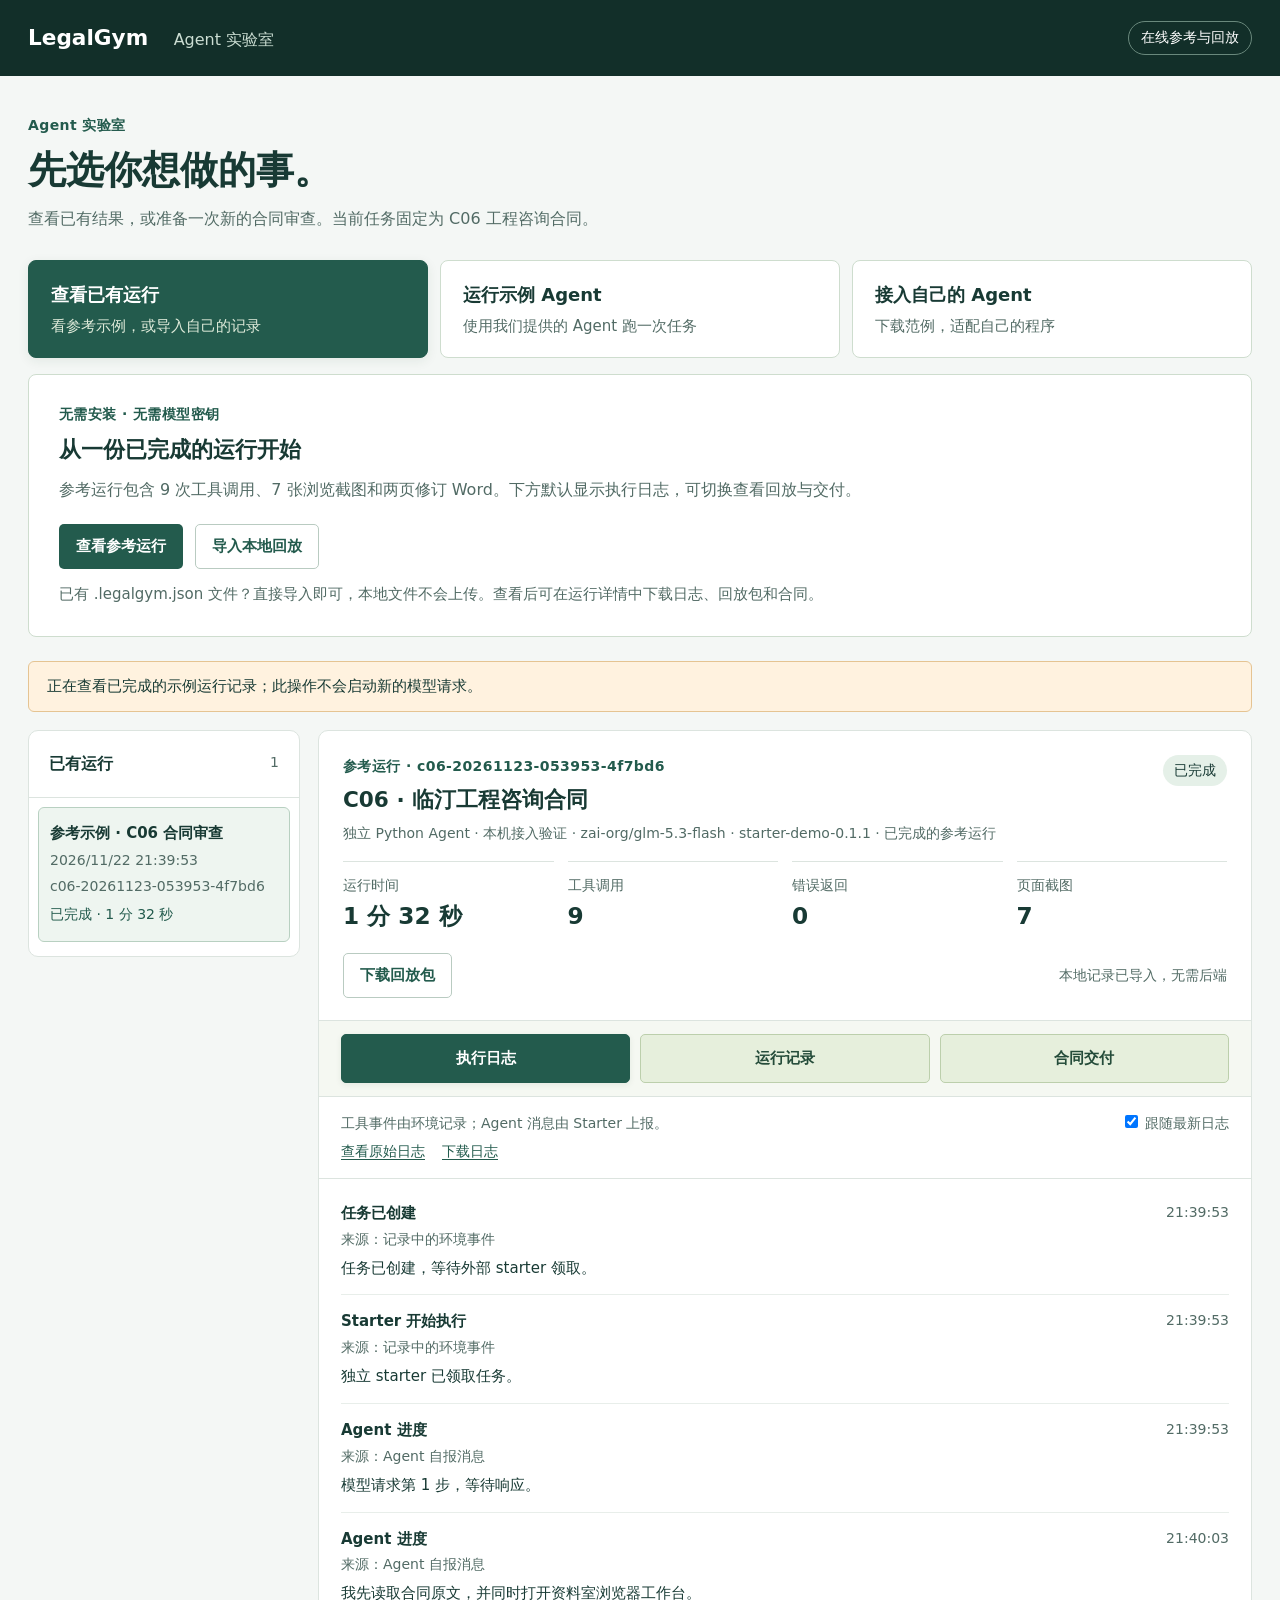
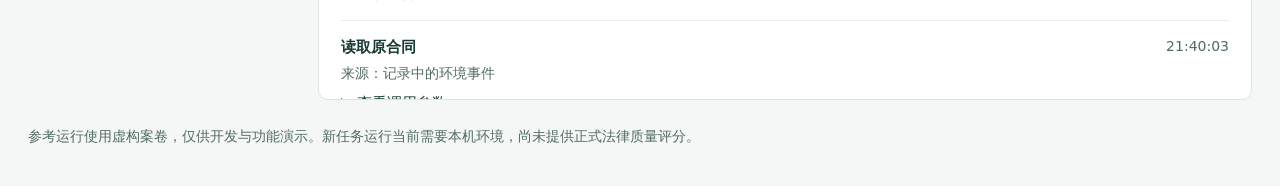
==== commit 4d2ad4ce: "Organize agent lab by user intent and default to execution logs" ====
--- a/lab/index.html
+++ b/lab/index.html
@@ -4,42 +4,61 @@
   <meta charset="utf-8">
   <meta name="viewport" content="width=device-width, initial-scale=1">
   <title>LegalGym · Agent 实验室</title>
-  <link rel="stylesheet" href="lab.css">
+  <link rel="stylesheet" href="lab.css?v=intents-20261123">
   <link rel="stylesheet" href="replay.css">
   <script defer src="word-pager.js"></script>
   <script defer src="replay-view.js"></script>
-  <script defer src="lab.js"></script>
+  <script defer src="lab.js?v=intents-20261123"></script>
 </head>
 <body>
   <header class="topbar"><a class="brand" href="../index.html">LegalGym <span>Agent 实验室</span></a><span id="runtime-mode" class="local-label">本机验证版</span></header>
   <main>
-    <div class="intro"><div><p class="eyebrow">连接你的 Agent，观察每一次操作</p><h1>从连接到交付，一次真实运行。</h1><p>先看一次已完成的真实运行，无需安装；想跑自己的任务，可下载自动配置启动包。</p></div><div class="import-actions"><label for="import-replay" class="secondary">导入回放记录</label><input id="import-replay" type="file" accept=".json,.legalgym.json" hidden><a class="quiet-link" href="legalgym-agent-starter.zip" download>下载 Agent Starter</a></div></div>
-    <section class="first-visit" aria-label="首次使用">
-      <article class="reference-card"><p class="eyebrow">无需安装 · 无需密钥</p><h2>先看一份已完成的运行</h2><p>合同审查参考记录：9 次工具调用、7 张浏览截图，含修订 Word 两页预览。可以逐步回放，也可以下载交付物。</p><button id="load-example" class="primary" type="button">查看完整参考 Replay</button><a class="quiet-link" href="examples/c06-external-starter.legalgym.json" download>下载参考回放包</a></article>
-      <article><p class="eyebrow">运行新任务 · 使用自己的模型密钥</p><h2>自动准备本机运行环境</h2><p>不必先装 Python 或手动敲安装命令。下载启动包，解压并运行脚本，自动配置依赖、连接示例 Agent 并打开运行页。</p><button id="show-first-run" class="secondary" type="button">获取自动配置启动包</button><small>Mac / Windows 预览版；下载后须由你运行。尚未提供云端免安装执行。</small></article>
+    <div class="intro"><div><p class="eyebrow">Agent 实验室</p><h1>先选你想做的事。</h1><p>查看已有结果，或准备一次新的合同审查。当前任务固定为 C06 工程咨询合同。</p></div></div>
+    <nav class="intent-nav" aria-label="选择操作目的">
+      <button id="intent-view" type="button" data-intent="view" aria-pressed="true" aria-controls="intent-panel-view"><strong>查看已有运行</strong><span>看参考示例，或导入自己的记录</span></button>
+      <button id="intent-demo" type="button" data-intent="demo" aria-pressed="false" aria-controls="intent-panel-demo"><strong>运行示例 Agent</strong><span>使用我们提供的 Agent 跑一次任务</span></button>
+      <button id="intent-own" type="button" data-intent="own" aria-pressed="false" aria-controls="intent-panel-own"><strong>接入自己的 Agent</strong><span>下载范例，适配自己的程序</span></button>
+    </nav>
+    <section id="intent-panel-view" class="intent-panel" aria-labelledby="intent-view">
+      <div class="intent-panel-heading"><div><p class="eyebrow">无需安装 · 无需模型密钥</p><h2>从一份已完成的运行开始</h2><p>参考运行包含 9 次工具调用、7 张浏览截图和两页修订 Word。下方默认显示执行日志，可切换查看回放与交付。</p></div></div>
+      <div class="intent-actions"><button id="load-example" class="primary" type="button">查看参考运行</button><label for="import-replay" class="secondary">导入本地回放</label><input id="import-replay" type="file" accept=".json,.legalgym.json" hidden></div>
+      <p class="path-note">已有 .legalgym.json 文件？直接导入即可，本地文件不会上传。查看后可在运行详情中下载日志、回放包和合同。</p>
     </section>
-    <details id="first-run-guide" class="mode-guide"><summary>第一次运行：下载、配置模型、开始任务</summary><ol class="setup-steps"><li><a class="primary" href="https://amasawasama.github.io/LegalGym/downloads/legalgym-quickstart.zip" download>下载自动配置启动包</a><p>包含 Mac 与 Windows 启动脚本。解压后，Mac 运行 Start-Mac.command，Windows 运行 Start-Windows.cmd；系统可能要求确认。</p></li><li><strong>按提示填写自己的模型配置</strong><p>填写兼容接口地址、模型名和 API Key。启动器联网下载 Python、浏览器和依赖；密钥只用于当前本机进程，不保存到文件。</p></li><li><strong>浏览器自动打开后，点击“开始运行”</strong><p>保持启动窗口打开。本页查看实时日志与交付结果；运行模型可能产生费用。新运行的 Word 页面预览需要另配文档渲染器，Word 文件仍可下载。</p></li></ol><p class="muted">自动配置脚本为预览版，尚未完成全新 Mac / Windows 实机安装验证。需要自定义 Agent 的开发者可<a href="https://amasawasama.github.io/LegalGym/downloads/legalgym-source.zip" download>下载完整源码</a>，参照 starter 中的适配指南。</p><p>若希望访客连启动包和模型密钥也不需要，只在网页点击就能运行，需要我们另行部署云端执行服务；目前这个公开站仍是静态托管。</p></details>
-    <details class="mode-guide"><summary>本机运行与静态回放有什么区别？</summary><p><strong>本机运行：</strong>本页连接本机任务后端，独立 starter 领取任务并回传事件。<strong>静态回放：</strong>本机完成后导出 .legalgym.json，在此导入；无需运行后端或上传云端，也可以播放过程、翻阅全部 Word 页面和下载合同。</p><p>浏览器负责展示和翻页；模型执行和 Word 排版由本机程序完成。首页的固定示例与个人运行记录独立。</p><a class="quiet-link" href="examples/c06-external-starter.legalgym.json" download>下载示例回放包</a></details>
+    <section id="intent-panel-demo" class="intent-panel" aria-labelledby="intent-demo" hidden>
+      <div class="intent-panel-heading"><div><p class="eyebrow">Agent 来源：LegalGym 示例</p><h2>按步骤准备，再开始一次新运行</h2><p>当前版本需要在你的电脑上启动任务环境和 Agent。公开网页暂不提供云端运行。</p></div></div>
+      <ol class="path-steps">
+        <li><span class="step-marker" aria-hidden="true">1</span><div><h3>准备本机环境</h3><p>下载并解压启动包。Mac 运行 Start-Mac.command，Windows 运行 Start-Windows.cmd；脚本自动准备 Python、浏览器和项目依赖。</p><a class="primary" href="https://amasawasama.github.io/LegalGym/downloads/legalgym-quickstart.zip" download>下载自动配置启动包</a></div></li>
+        <li><span class="step-marker" aria-hidden="true">2</span><div><h3>配置模型，等待连接</h3><p>在启动窗口填写自己的模型接口、模型名和 API Key。配置完成后会自动打开本机运行页，请保持启动窗口打开；密钥不保存到文件。</p></div></li>
+        <li><span class="step-marker" aria-hidden="true">3</span><div><h3>在本机运行页开始任务</h3><p>选择已连接的示例 Agent，点击“开始运行”。日志、运行记录和 Word 交付都在该页查看；模型调用可能产生费用。</p><button class="secondary go-launch" type="button" hidden>选择 Agent 并开始任务</button></div></li>
+      </ol>
+      <details class="path-details"><summary>安装说明与手动启动方式</summary><p>启动包为预览版，尚未完成全新 Mac / Windows 实机安装验证。新任务可下载 Word，页面预览需要另配文档渲染器。</p><p>也可以<a href="https://amasawasama.github.io/LegalGym/downloads/legalgym-source.zip" download>下载完整项目源码</a>，按 README 安装并启动环境。手动启动的默认本机地址为 http://127.0.0.1:8841/lab/；自动启动器使用的地址以它实际打开的页面为准。</p><a id="open-local-lab" href="http://127.0.0.1:8841/lab/" target="_blank" rel="noopener" hidden>已手动启动默认端口服务，前往运行</a></details>
+    </section>
+    <section id="intent-panel-own" class="intent-panel" aria-labelledby="intent-own" hidden>
+      <div class="intent-panel-heading"><div><p class="eyebrow">Agent 来源：你的程序</p><h2>用 Starter 对接任务和工具</h2><p>你自行选择模型、框架和策略。当前连接目标仍是本机 LegalGym 环境，公网环境接口尚未开放。</p></div></div>
+      <ol class="path-steps">
+        <li><span class="step-marker" aria-hidden="true">1</span><div><h3>获取接入范例</h3><p>Starter 内含接入 README、可运行的 demo_agent.py 和 adapter_template.py。下载 Starter 本身不会安装或提供任务环境。</p><a class="primary" href="legalgym-agent-starter.zip" download>下载 Agent Starter</a></div></li>
+        <li><span class="step-marker" aria-hidden="true">2</span><div><h3>适配你的 Agent，并准备环境</h3><p>实现 run(task, environment, report)：把本次任务与工具定义交给自己的 Agent，真实工具调用经由 environment.call_tool 执行，并回传结果。交付须通过 submit 提交。</p><details class="path-details"><summary>还没有本机任务环境？</summary><p>可以先按示例 Agent 的步骤准备环境；自动启动器会先连接示例 Agent。之后另行启动自己的 Starter，并在在线列表中选择自己的 Agent。</p><button id="view-environment-setup" class="text-button" type="button">查看环境准备步骤</button></details></div></li>
+        <li><span class="step-marker" aria-hidden="true">3</span><div><h3>启动自己的 Starter，在运行页选择它</h3><p>实现模板后，使用 --agent-entry 加载自己的入口，--server 指向已打开的本机运行页地址。</p><pre class="adapter-command">python3 starter.py --server &lt;本机运行页的根地址&gt; --agent-entry adapter_template:run --name "My Legal Agent"</pre><button class="secondary go-launch" type="button" hidden>选择自己的 Agent 开始任务</button></div></li>
+      </ol>
+    </section>
     <div id="notice" class="notice" role="status" hidden></div>
-    <section class="connection" aria-labelledby="connection-title">
-      <div><h2 id="connection-title">连接外部 Agent</h2><p id="connection-status" aria-live="polite">正在连接本机任务后端…</p><button id="reconnect-backend" class="secondary" type="button" hidden>重新检测连接</button></div>
-      <details id="setup"><summary>查看连接方法</summary><p>首次使用可先按上方步骤下载自动配置启动包。手动接入时请下载完整项目、安装本机依赖；只有 starter 下载包还不能提供任务环境。在项目目录运行 .venv/bin/python local_lab/server.py --port 8841，再在另一个终端配置模型密钥并启动 starter。</p><div class="command"><code id="starter-command"></code><button id="copy-command" type="button">复制命令</button></div><p>模型密钥保留在 starter 进程。静态托管页可通过“导入回放记录”离线查看结果。</p><a id="open-local-lab" href="http://127.0.0.1:8841/lab/" target="_blank" rel="noopener" hidden>已启动本机服务，前往运行</a></details>
-    </section>
-    <section class="launch" aria-labelledby="launch-title">
-      <div><h2 id="launch-title">创建一次运行</h2><p>当前案例：虚构工程咨询合同，代表乙方审查四处条款。</p></div>
-      <div class="launch-controls"><label>选择在线 Agent<select id="agent-select" aria-label="选择在线 Agent"><option value="">等待 starter 连接</option></select></label><button id="start-run" class="primary" type="button" disabled>开始运行</button></div>
+    <section id="runtime-controls" class="runtime-controls" aria-labelledby="connection-title" hidden>
+      <div class="connection-heading"><div><p class="eyebrow">本机运行已就绪</p><h2 id="connection-title">选择 Agent，开始任务</h2><p id="connection-status" aria-live="polite">正在检测 Agent 连接…</p></div><button id="reconnect-backend" class="secondary" type="button">重新检测连接</button></div>
+      <div class="launch-controls"><label>选择在线 Agent<select id="agent-select" aria-label="选择在线 Agent"><option value="">等待 Starter 连接</option></select></label><button id="start-run" class="primary" type="button" disabled>开始运行</button></div>
+      <p id="agent-choice-hint" class="path-note"></p>
+      <details id="setup" class="path-details"><summary>Agent 还未连接？查看启动命令</summary><p>先在启动 Starter 的终端配置模型密钥。以下命令从完整项目根目录执行；自定义入口必须先实现。</p><div class="command"><code id="starter-command"></code><button id="copy-command" type="button">复制命令</button></div></details>
     </section>
     <div class="workspace">
-      <aside class="history"><div class="history-heading"><h2>运行记录</h2><span id="run-count">0</span></div><div id="run-list"><p class="muted">还没有运行记录。连接 Agent 后，点击“开始运行”。</p></div></aside>
+      <aside class="history"><div class="history-heading"><h2>已有运行</h2><span id="run-count">0</span></div><div id="run-list"><p class="muted">还没有运行记录。连接 Agent 后，点击“开始运行”。</p></div></aside>
       <section class="run-panel" aria-label="运行详情">
         <div id="empty-run" class="empty"><span class="empty-mark" aria-hidden="true">LG</span><h2>等待第一份交办</h2><p>开始后，这里会实时显示模型进度、工具调用、错误和页面截图。</p></div>
         <div id="run-detail" hidden>
           <div class="run-heading"><div><p class="eyebrow" id="run-id"></p><h2 id="run-title"></h2><p id="run-agent" class="muted"></p></div><span id="run-status" class="status"></span></div>
           <div class="metrics"><div><span>运行时间</span><strong id="run-duration">—</strong></div><div><span>工具调用</span><strong id="run-calls">0</strong></div><div><span>错误返回</span><strong id="run-errors">0</strong></div><div><span>页面截图</span><strong id="run-shots">0</strong></div></div>
           <p id="failure-summary" role="status" class="failure-summary" hidden></p>
-          <div class="actions"><a id="raw-log" class="secondary" target="_blank" rel="noopener">查看原始日志</a><a id="download-log" class="quiet-link" download>下载日志</a><button id="open-replay" class="secondary" type="button" hidden>查看运行记录</button><a id="export-replay" class="secondary" download>导出回放包</a><button id="stop-run" class="danger" type="button" hidden>停止运行</button><span id="stream-status" class="muted" aria-live="polite"></span></div>
-          <div class="tabs" role="tablist" aria-label="查看运行内容"><button id="tab-log" role="tab" aria-selected="true" aria-controls="panel-log" data-tab="log">执行日志</button><button id="tab-replay" role="tab" aria-selected="false" aria-controls="panel-replay" data-tab="replay" class="result-tab">运行记录</button><button id="tab-delivery" role="tab" aria-selected="false" aria-controls="panel-delivery" data-tab="delivery" class="result-tab">合同交付</button></div>
-          <div id="panel-log" role="tabpanel" aria-labelledby="tab-log"><div class="log-heading"><p>工具事件由环境记录；Agent 消息由 starter 上报。</p><label><input id="follow-log" type="checkbox" checked> 跟随最新日志</label></div><div id="event-log" class="event-log" aria-label="执行日志"></div></div>
+          <div class="actions"><a id="export-replay" class="secondary" download>下载回放包</a><button id="stop-run" class="danger" type="button" hidden>停止运行</button><span id="stream-status" class="muted" aria-live="polite"></span></div>
+          <div class="tabs" role="tablist" aria-label="查看运行内容"><button id="tab-log" role="tab" aria-selected="true" aria-controls="panel-log" data-tab="log" class="result-tab">执行日志</button><button id="tab-replay" role="tab" aria-selected="false" aria-controls="panel-replay" data-tab="replay" class="result-tab">运行记录</button><button id="tab-delivery" role="tab" aria-selected="false" aria-controls="panel-delivery" data-tab="delivery" class="result-tab">合同交付</button></div>
+          <div id="panel-log" role="tabpanel" aria-labelledby="tab-log"><div class="log-heading"><div><p>工具事件由环境记录；Agent 消息由 Starter 上报。</p><div class="log-links"><a id="raw-log" target="_blank" rel="noopener">查看原始日志</a><a id="download-log" download>下载日志</a></div></div><label><input id="follow-log" type="checkbox" checked> 跟随最新日志</label></div><div id="event-log" class="event-log" aria-label="执行日志"></div></div>
           <div id="panel-replay" role="tabpanel" aria-labelledby="tab-replay" hidden><div class="result-intro"><h3>本次交互回放</h3><p>沿工具调用逐步查看操作、返回结果与页面截图。全部浏览截图与页面文字可在下方展开。</p></div><p id="replay-message" class="empty-text">运行结束后，本页展示这次任务的交互回放。也可导入已有回放包。</p><div id="inline-replay"></div>
             <details id="page-records" class="page-records"><summary>浏览截图与页面文字</summary><div id="panel-screens"><p id="no-screens" class="empty-text">Agent 浏览资料后，真实页面截图会出现在这里。</p><div id="screen-buttons" class="screen-buttons"></div><figure id="screen-view" hidden><figcaption id="screen-caption"></figcaption><img id="screen-image" alt="本次运行的资料页面截图"><details><summary>查看页面文字</summary><pre id="screen-text"></pre></details></figure></div></details>
           </div>
@@ -47,7 +66,7 @@
         </div>
       </section>
     </div>
-    <footer>本机运行记录：.run/lab/ · 静态回放：在本页导入 .legalgym.json，无需上传云端</footer>
+    <footer>参考运行使用虚构案卷，仅供开发与功能演示。新任务运行当前需要本机环境，尚未提供正式法律质量评分。</footer>
   </main>
 </body>
 </html>
--- a/lab/lab.css
+++ b/lab/lab.css
@@ -16,3 +16,22 @@
 .tabs button.result-tab[aria-selected=true],.tabs button.result-tab[aria-selected=true]:hover{background:#235b4d;border-color:#235b4d;color:#fff}
 
 .first-visit{display:grid;grid-template-columns:1fr 1fr;gap:18px;margin-bottom:24px}.first-visit article{padding:25px;border:1px solid #cbd9c4;border-radius:9px;background:#fff}.first-visit .reference-card{background:#edf5e5;border-color:#acc59b}.first-visit h2{font-size:1.3rem;margin:7px 0 12px}.first-visit p:not(.eyebrow){color:var(--muted);font-size:1rem;margin-bottom:18px}.first-visit .quiet-link{margin-left:12px;display:inline-block}.first-visit small{display:block;margin-top:12px;font-size:.875rem;color:var(--muted)}.setup-steps{padding-left:24px}.setup-steps li{margin:20px 0}.setup-steps p{font-size:1rem}.setup-steps .primary{color:white}@media(max-width:850px){.first-visit{grid-template-columns:1fr}.first-visit .quiet-link{margin:12px 0 0;display:block}}
+/* Intent-based navigation: each path contains only the actions it needs. */
+.intent-nav{display:grid;grid-template-columns:repeat(3,minmax(0,1fr));gap:12px;margin-bottom:0}
+.intent-nav button{font:inherit;text-align:left;background:#fff;border:1px solid #ceddce;border-radius:8px;padding:19px 22px;color:var(--ink);min-width:0}
+.intent-nav strong{display:block;font-size:1.125rem;margin-bottom:4px}.intent-nav span{display:block;font-size:.9375rem;color:var(--muted);line-height:1.6}
+.intent-nav button:hover{background:#edf4e7;border-color:#9cb58d}
+.intent-nav button[aria-pressed=true]{background:#235b4d;border-color:#235b4d;color:#fff;box-shadow:0 3px 12px #173e2414}.intent-nav button[aria-pressed=true] span{color:#dfebda}
+.intent-panel{padding:28px 30px;background:#fff;border:1px solid #ceddce;border-radius:8px;margin:16px 0 24px}
+.intent-panel-heading h2{font-size:1.4rem;margin:5px 0 9px}.intent-panel-heading p:not(.eyebrow){font-size:1rem;color:var(--muted);max-width:880px}
+.intent-actions{display:flex;gap:12px;align-items:center;flex-wrap:wrap;margin:21px 0 12px}.intent-actions label{cursor:pointer}
+.path-note{font-size:.9375rem;color:var(--muted);margin-top:12px;line-height:1.8}
+.path-steps{list-style:none;padding:0;margin:25px 0 0;display:grid;gap:23px}.path-steps>li{display:grid;grid-template-columns:34px minmax(0,1fr);gap:14px}.step-marker{height:30px;width:30px;border:1px solid #b5caa7;background:#edf4e6;display:grid;place-items:center;border-radius:50%;color:#31563c;font-size:.9375rem;margin-top:2px}.path-steps h3{font-size:1.0625rem;margin-bottom:6px}.path-steps p{color:var(--muted);font-size:1rem;max-width:920px}.path-steps .primary,.path-steps .secondary{margin-top:13px}
+.path-details{margin-top:20px;padding-top:16px;border-top:1px solid #dce4df;font-size:1rem;color:var(--muted)}.path-details summary{cursor:pointer;color:#295740;font-size:.9375rem;font-weight:600}.path-details p{margin-top:10px}.path-details a{color:var(--green)}
+.text-button{border:0;background:transparent;padding:9px 0;color:var(--green);font-size:1rem;text-decoration:underline;text-underline-offset:4px}.adapter-command{white-space:pre-wrap;overflow-wrap:anywhere;font:.875rem/1.8 ui-monospace,monospace;background:#f1f5ef;border:1px solid #d6e2cf;padding:12px 15px;border-radius:5px;margin:14px 0 0}
+.runtime-controls{padding:25px 28px;border:1px solid #b9cfa9;border-radius:8px;background:#f7faf4;margin:0 0 24px}.connection-heading{display:flex;gap:18px;justify-content:space-between;align-items:center;margin-bottom:22px}.connection-heading h2{font-size:1.2rem;margin:5px 0}.connection-heading p:not(.eyebrow){color:var(--muted);font-size:.9375rem}.runtime-controls .launch-controls{justify-content:flex-start}.runtime-controls .path-details{margin-top:18px}
+.tabs{display:grid;grid-template-columns:repeat(3,minmax(0,1fr));gap:10px;padding:13px 22px}.tabs button.result-tab{width:100%;min-height:46px;text-align:center;background:#e6efdc;border:1px solid #bccfac;color:#254c3a}.tabs button.result-tab:hover{background:#d8e8c9}.tabs button.result-tab[aria-selected=true],.tabs button.result-tab[aria-selected=true]:hover{background:#235b4d;border-color:#235b4d;color:#fff}.tabs button[data-ready=true]:after{display:none;content:none}
+.log-links{display:flex;gap:17px;flex-wrap:wrap;margin-top:5px}.log-links a{font-size:.875rem;text-underline-offset:3px}.actions #stream-status{margin-left:auto}
+@media(max-width:720px){.intent-nav{gap:7px}.intent-nav button{padding:13px 10px}.intent-nav strong{font-size:.9375rem}.intent-nav span{font-size:.875rem}.intent-panel{padding:22px 17px}.intent-panel-heading h2{font-size:1.25rem}.path-steps>li{grid-template-columns:27px minmax(0,1fr);gap:10px}.step-marker{width:26px;height:26px}.runtime-controls{padding:20px 16px}.connection-heading{align-items:flex-start;flex-direction:column}.tabs{padding:10px;gap:7px}.tabs button.result-tab{padding:10px 5px}.actions #stream-status{margin-left:0}}
+
+@media(max-width:500px){.intent-nav span{display:none}.intent-nav button{min-height:66px;padding:12px 9px}.intent-nav strong{margin:0;line-height:1.5}}
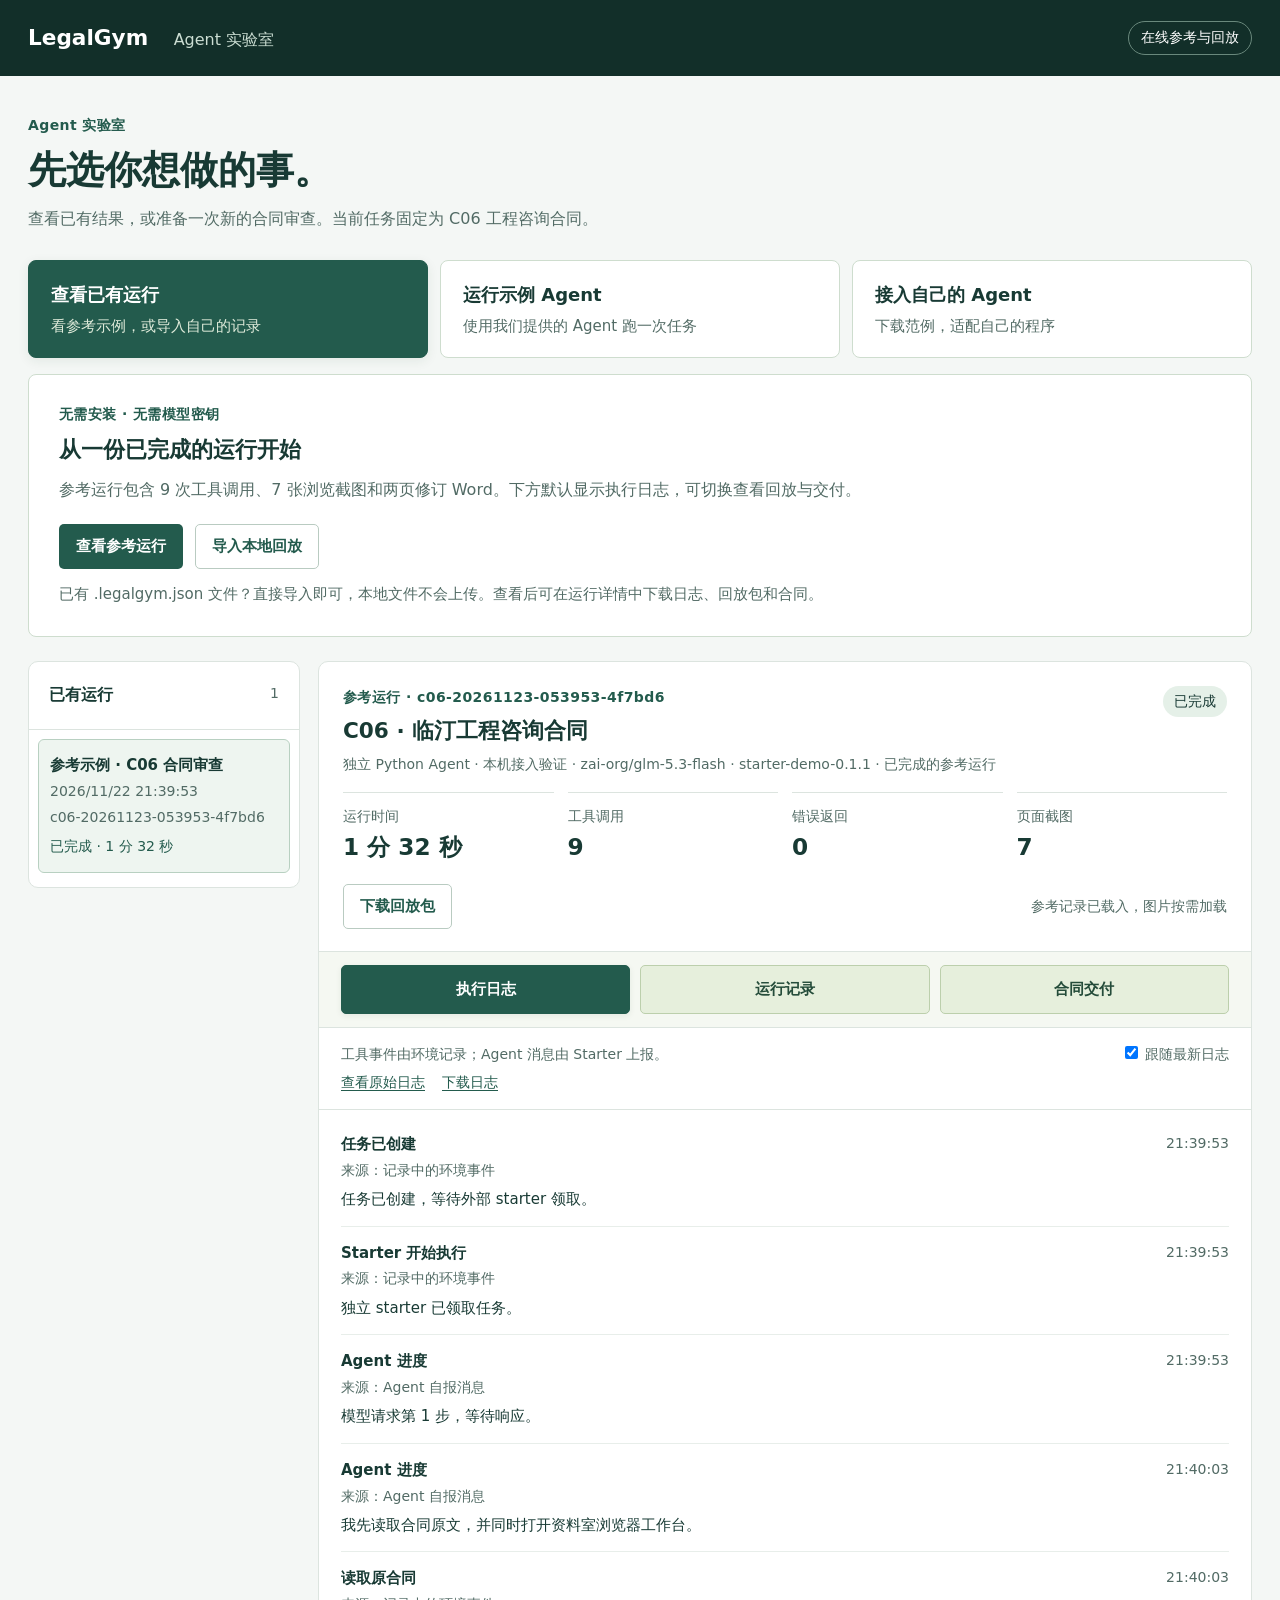
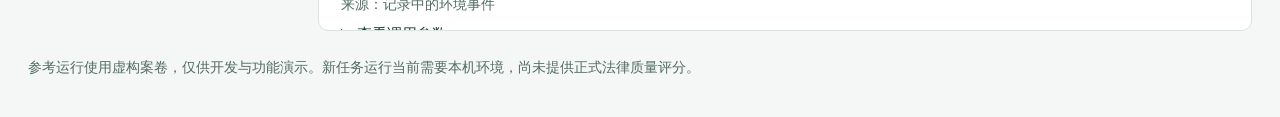
==== commit 7cce7682: "Keep reference run visible and load replay assets on demand" ====
--- a/lab/index.html
+++ b/lab/index.html
@@ -4,11 +4,12 @@
   <meta charset="utf-8">
   <meta name="viewport" content="width=device-width, initial-scale=1">
   <title>LegalGym · Agent 实验室</title>
-  <link rel="stylesheet" href="lab.css?v=intents-20261123">
+  <link rel="stylesheet" href="lab.css?v=reference-20261124">
   <link rel="stylesheet" href="replay.css">
   <script defer src="word-pager.js"></script>
   <script defer src="replay-view.js"></script>
-  <script defer src="lab.js?v=intents-20261123"></script>
+  <script id="reference-index" type="application/json">{"run":{"id":"c06-20261123-053953-4f7bd6","agentName":"独立 Python Agent · 本机接入验证","agentVersion":"starter-demo-0.1.1","model":"zai-org/glm-5.3-flash","case":"C06 · 临汀工程咨询合同","caseVersion":"c06-local-v1","status":"completed","createdAt":"2026-11-22T21:39:53.348+00:00","startedAt":"2026-11-22T21:39:53.349+00:00","finishedAt":"2026-11-22T21:41:25.599+00:00","eventCount":36,"toolCalls":9,"toolErrors":0,"screenshots":7,"document":{"wordPath":"assets/c06-contract-redline.docx","sourceSha256":"ccc3689af50df8eb1acd70c8ade5d66e45891e9f6108aa3ce795a07ab9ef93a4","previewState":"ready","previewPath":"assets/c06-contract-redline-page-1.png","previewPages":["assets/c06-contract-redline-page-1.png","assets/c06-contract-redline-page-2.png"],"pageCount":2,"renderedAt":"2026-11-22T22:12:31+00:00"},"score":null},"packetPath":"examples/c06-reference/replay.json","packagePath":"examples/c06-external-starter.legalgym.json"}</script>
+  <script defer src="lab.js?v=reference-20261124"></script>
 </head>
 <body>
   <header class="topbar"><a class="brand" href="../index.html">LegalGym <span>Agent 实验室</span></a><span id="runtime-mode" class="local-label">本机验证版</span></header>
@@ -41,6 +42,7 @@
         <li><span class="step-marker" aria-hidden="true">3</span><div><h3>启动自己的 Starter，在运行页选择它</h3><p>实现模板后，使用 --agent-entry 加载自己的入口，--server 指向已打开的本机运行页地址。</p><pre class="adapter-command">python3 starter.py --server &lt;本机运行页的根地址&gt; --agent-entry adapter_template:run --name "My Legal Agent"</pre><button class="secondary go-launch" type="button" hidden>选择自己的 Agent 开始任务</button></div></li>
       </ol>
     </section>
+    <div id="reference-loading" class="reference-loading" role="status" hidden><span id="reference-loading-text"></span><button id="retry-reference" class="secondary" type="button" hidden>重新加载参考记录</button></div>
     <div id="notice" class="notice" role="status" hidden></div>
     <section id="runtime-controls" class="runtime-controls" aria-labelledby="connection-title" hidden>
       <div class="connection-heading"><div><p class="eyebrow">本机运行已就绪</p><h2 id="connection-title">选择 Agent，开始任务</h2><p id="connection-status" aria-live="polite">正在检测 Agent 连接…</p></div><button id="reconnect-backend" class="secondary" type="button">重新检测连接</button></div>
@@ -49,9 +51,9 @@
       <details id="setup" class="path-details"><summary>Agent 还未连接？查看启动命令</summary><p>先在启动 Starter 的终端配置模型密钥。以下命令从完整项目根目录执行；自定义入口必须先实现。</p><div class="command"><code id="starter-command"></code><button id="copy-command" type="button">复制命令</button></div></details>
     </section>
     <div class="workspace">
-      <aside class="history"><div class="history-heading"><h2>已有运行</h2><span id="run-count">0</span></div><div id="run-list"><p class="muted">还没有运行记录。连接 Agent 后，点击“开始运行”。</p></div></aside>
+      <aside class="history"><div class="history-heading"><h2>已有运行</h2><span id="run-count">0</span></div><div id="run-list"><p class="muted">正在准备参考运行记录…</p></div></aside>
       <section class="run-panel" aria-label="运行详情">
-        <div id="empty-run" class="empty"><span class="empty-mark" aria-hidden="true">LG</span><h2>等待第一份交办</h2><p>开始后，这里会实时显示模型进度、工具调用、错误和页面截图。</p></div>
+        <div id="empty-run" class="empty"><span class="empty-mark" aria-hidden="true">LG</span><h2>正在准备运行记录</h2><p>参考示例无需启动 Agent。加载后可查看执行日志、交互回放和合同交付。</p></div>
         <div id="run-detail" hidden>
           <div class="run-heading"><div><p class="eyebrow" id="run-id"></p><h2 id="run-title"></h2><p id="run-agent" class="muted"></p></div><span id="run-status" class="status"></span></div>
           <div class="metrics"><div><span>运行时间</span><strong id="run-duration">—</strong></div><div><span>工具调用</span><strong id="run-calls">0</strong></div><div><span>错误返回</span><strong id="run-errors">0</strong></div><div><span>页面截图</span><strong id="run-shots">0</strong></div></div>
@@ -60,7 +62,7 @@
           <div class="tabs" role="tablist" aria-label="查看运行内容"><button id="tab-log" role="tab" aria-selected="true" aria-controls="panel-log" data-tab="log" class="result-tab">执行日志</button><button id="tab-replay" role="tab" aria-selected="false" aria-controls="panel-replay" data-tab="replay" class="result-tab">运行记录</button><button id="tab-delivery" role="tab" aria-selected="false" aria-controls="panel-delivery" data-tab="delivery" class="result-tab">合同交付</button></div>
           <div id="panel-log" role="tabpanel" aria-labelledby="tab-log"><div class="log-heading"><div><p>工具事件由环境记录；Agent 消息由 Starter 上报。</p><div class="log-links"><a id="raw-log" target="_blank" rel="noopener">查看原始日志</a><a id="download-log" download>下载日志</a></div></div><label><input id="follow-log" type="checkbox" checked> 跟随最新日志</label></div><div id="event-log" class="event-log" aria-label="执行日志"></div></div>
           <div id="panel-replay" role="tabpanel" aria-labelledby="tab-replay" hidden><div class="result-intro"><h3>本次交互回放</h3><p>沿工具调用逐步查看操作、返回结果与页面截图。全部浏览截图与页面文字可在下方展开。</p></div><p id="replay-message" class="empty-text">运行结束后，本页展示这次任务的交互回放。也可导入已有回放包。</p><div id="inline-replay"></div>
-            <details id="page-records" class="page-records"><summary>浏览截图与页面文字</summary><div id="panel-screens"><p id="no-screens" class="empty-text">Agent 浏览资料后，真实页面截图会出现在这里。</p><div id="screen-buttons" class="screen-buttons"></div><figure id="screen-view" hidden><figcaption id="screen-caption"></figcaption><img id="screen-image" alt="本次运行的资料页面截图"><details><summary>查看页面文字</summary><pre id="screen-text"></pre></details></figure></div></details>
+            <details id="page-records" class="page-records"><summary>浏览截图与页面文字</summary><div id="panel-screens"><p id="no-screens" class="empty-text">Agent 浏览资料后，真实页面截图会出现在这里。</p><div id="screen-buttons" class="screen-buttons"></div><figure id="screen-view" hidden><figcaption id="screen-caption"></figcaption><img loading="lazy" id="screen-image" alt="本次运行的资料页面截图"><details><summary>查看页面文字</summary><pre id="screen-text"></pre></details></figure></div></details>
           </div>
           <div id="panel-delivery" role="tabpanel" aria-labelledby="tab-delivery" hidden><div id="delivery-wait" class="empty-text">提交完成后，可以查看全部 Word 页面并下载合同。</div><div id="delivery-ready" hidden><h3>本次交付已保存</h3><p>以下页面来自本次导出的 Word。可左右翻阅全部页面；完整修订与批注保留在下载文件中。</p><div class="actions"><button id="delivery-replay" class="primary" type="button">在本页回看修订过程</button><a id="delivery-word" class="secondary" download>下载修订合同 Word</a></div><div id="word-pages"></div></div><p class="score-note">法律质量评分尚未建立。导入回放仅用于开发查看，不作为已验证成绩。</p></div>
         </div>
--- a/lab/lab.css
+++ b/lab/lab.css
@@ -35,3 +35,4 @@
 @media(max-width:720px){.intent-nav{gap:7px}.intent-nav button{padding:13px 10px}.intent-nav strong{font-size:.9375rem}.intent-nav span{font-size:.875rem}.intent-panel{padding:22px 17px}.intent-panel-heading h2{font-size:1.25rem}.path-steps>li{grid-template-columns:27px minmax(0,1fr);gap:10px}.step-marker{width:26px;height:26px}.runtime-controls{padding:20px 16px}.connection-heading{align-items:flex-start;flex-direction:column}.tabs{padding:10px;gap:7px}.tabs button.result-tab{padding:10px 5px}.actions #stream-status{margin-left:0}}
 
 @media(max-width:500px){.intent-nav span{display:none}.intent-nav button{min-height:66px;padding:12px 9px}.intent-nav strong{margin:0;line-height:1.5}}
+.reference-loading{display:flex;gap:14px;align-items:center;justify-content:space-between;border:1px solid #c4d7b8;background:#edf4e7;padding:13px 18px;border-radius:6px;margin-bottom:18px;color:#31533d;font-size:.9375rem}.reference-loading button{white-space:nowrap}@media(max-width:720px){.reference-loading{align-items:flex-start;flex-direction:column}}
